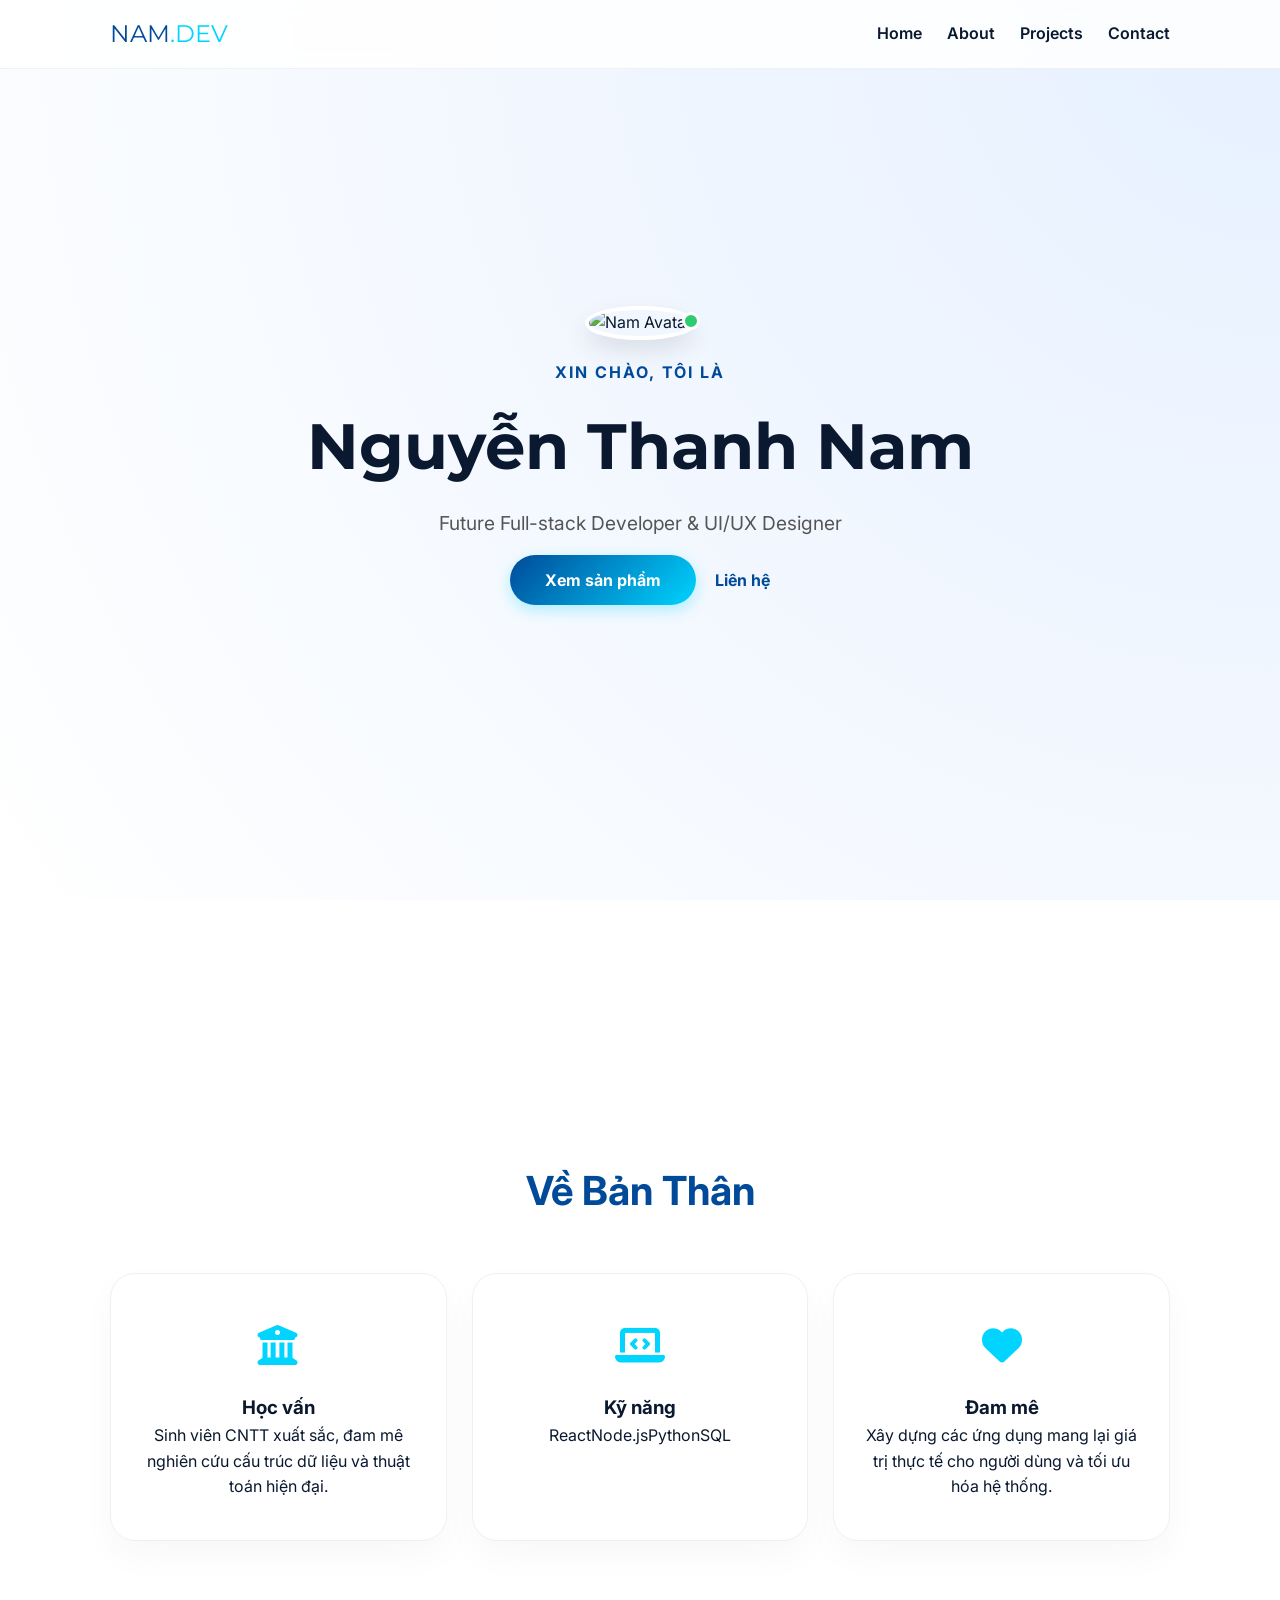
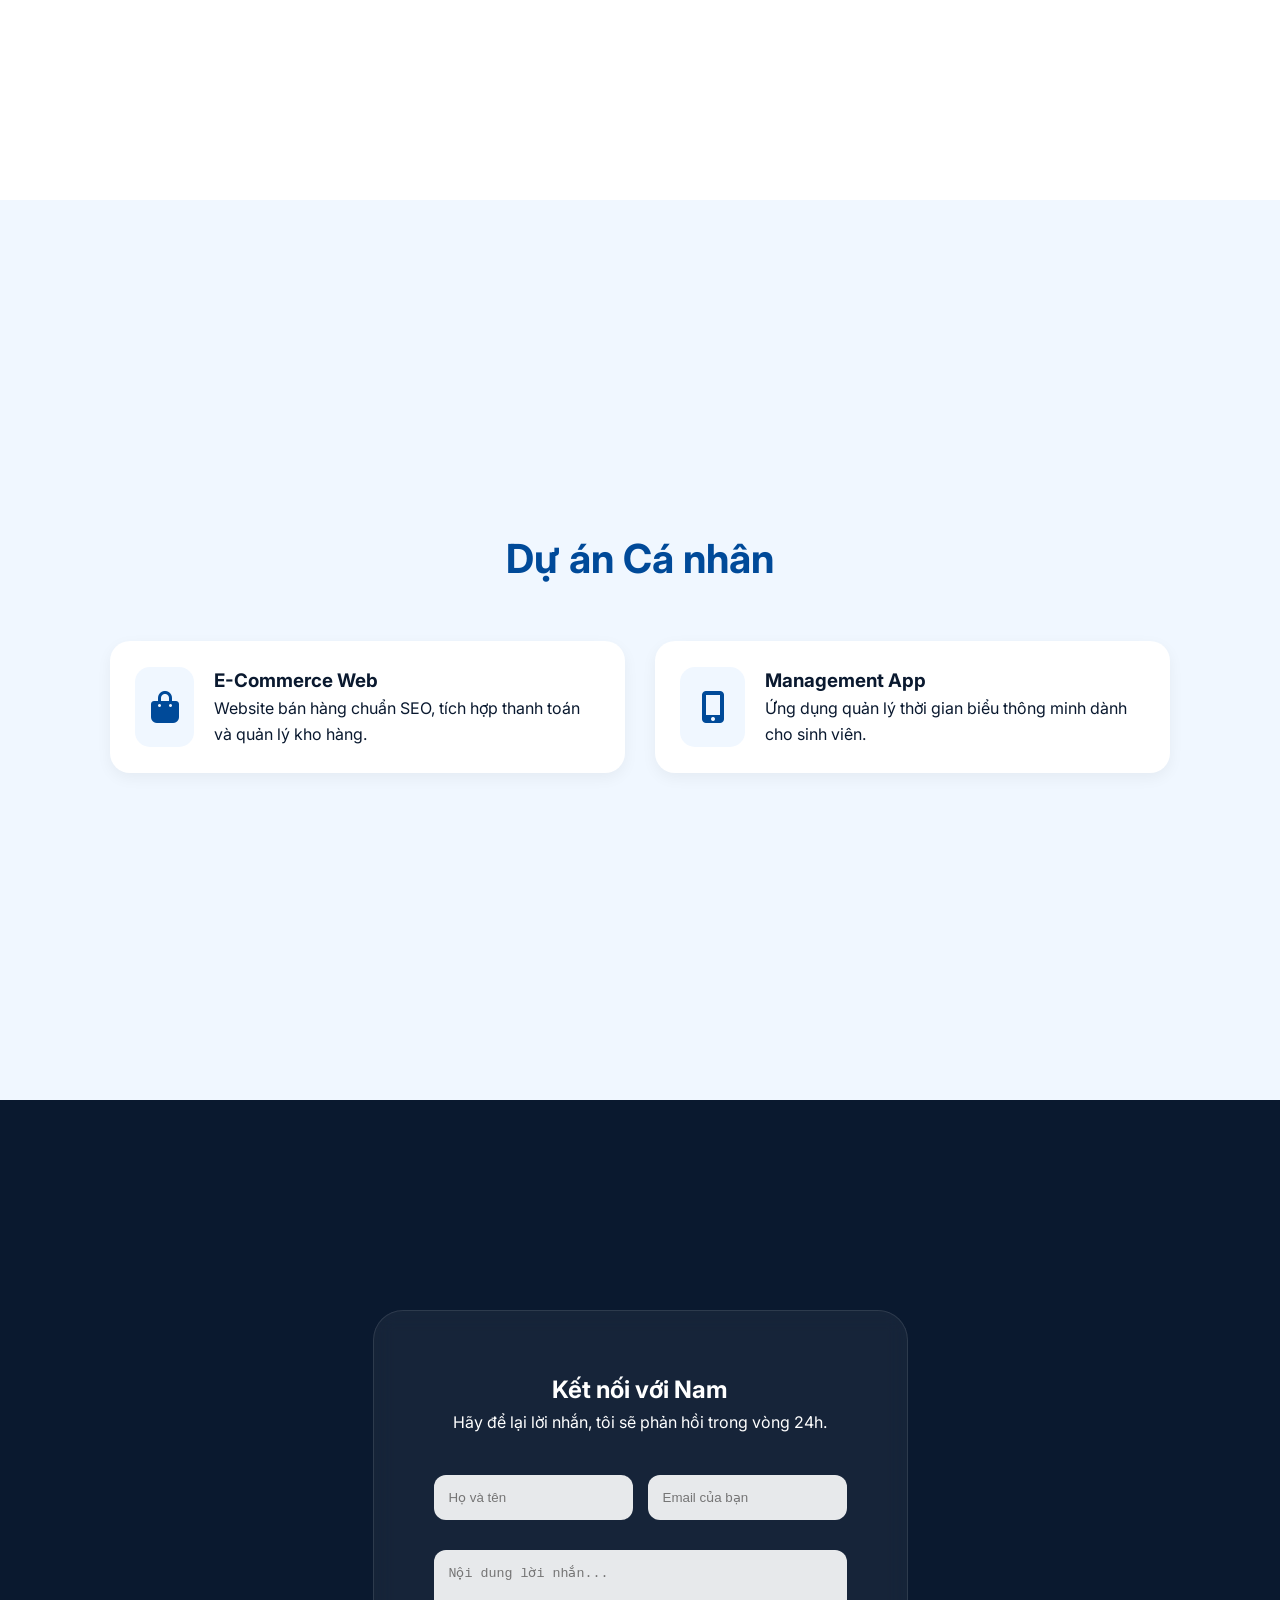
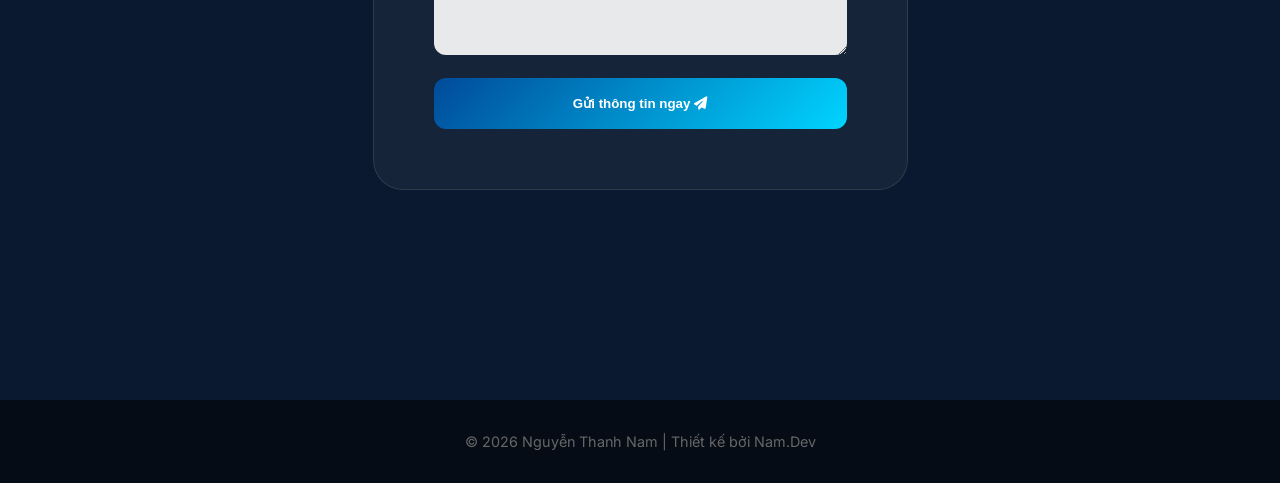
==== index.html @ 3694299e "Update index.html" ====
<!DOCTYPE html>
<html lang="vi">
<head>
    <meta charset="UTF-8">
    <meta name="viewport" content="width=device-width, initial-scale=1.0">
    <title>Nguyễn Thanh Nam | IT Expert Portfolio</title>
    <link href="https://fonts.googleapis.com/css2?family=Inter:wght@400;600;800&family=Montserrat:wght@700&display=swap" rel="stylesheet">
    <link rel="stylesheet" href="https://cdnjs.cloudflare.com/ajax/libs/font-awesome/6.4.0/css/all.min.css">
    <link rel="stylesheet" href="style.css">
</head>
<body>

    <header>
        <nav class="container">
            <div class="logo">NAM<span>.DEV</span></div>
            <ul class="nav-links">
                <li><a href="#home">Home</a></li>
                <li><a href="#about">About</a></li>
                <li><a href="#projects">Projects</a></li>
                <li><a href="#contact">Contact</a></li>
            </ul>
        </nav>
    </header>

    <section id="home" class="page-section">
        <div class="container hero-inner">
            <div class="avatar-box">
                <img src="https://i.pravatar.cc/150?u=nam" alt="Nam Avatar">
                <div class="status-dot"></div>
            </div>
            <span class="welcome-text">Xin chào, tôi là</span>
            <h1>Nguyễn Thanh Nam</h1>
            <p class="role-text">Future Full-stack Developer & UI/UX Designer</p>
            <div class="hero-actions">
                <a href="#projects" class="btn-main">Xem sản phẩm</a>
                <a href="#contact" class="btn-sub">Liên hệ</a>
            </div>
        </div>
    </section>

    <section id="about" class="page-section">
        <div class="container">
            <h2 class="section-title">Về Bản Thân</h2>
            <div class="about-grid">
                <div class="glass-card">
                    <div class="card-icon"><i class="fas fa-university"></i></div>
                    <h3>Học vấn</h3>
                    <p>Sinh viên CNTT xuất sắc, đam mê nghiên cứu cấu trúc dữ liệu và thuật toán hiện đại.</p>
                </div>
                <div class="glass-card">
                    <div class="card-icon"><i class="fas fa-laptop-code"></i></div>
                    <h3>Kỹ năng</h3>
                    <div class="skill-tags">
                        <span>React</span><span>Node.js</span><span>Python</span><span>SQL</span>
                    </div>
                </div>
                <div class="glass-card">
                    <div class="card-icon"><i class="fas fa-heart"></i></div>
                    <h3>Đam mê</h3>
                    <p>Xây dựng các ứng dụng mang lại giá trị thực tế cho người dùng và tối ưu hóa hệ thống.</p>
                </div>
            </div>
        </div>
    </section>

    <section id="projects" class="page-section">
        <div class="container">
            <h2 class="section-title">Dự án Cá nhân</h2>
            <div class="project-layout">
                <div class="project-card">
                    <div class="p-thumb">
                        <i class="fas fa-shopping-bag"></i>
                    </div>
                    <div class="p-desc">
                        <h3>E-Commerce Web</h3>
                        <p>Website bán hàng chuẩn SEO, tích hợp thanh toán và quản lý kho hàng.</p>
                    </div>
                </div>
                <div class="project-card">
                    <div class="p-thumb">
                        <i class="fas fa-mobile-alt"></i>
                    </div>
                    <div class="p-desc">
                        <h3>Management App</h3>
                        <p>Ứng dụng quản lý thời gian biểu thông minh dành cho sinh viên.</p>
                    </div>
                </div>
            </div>
        </div>
    </section>

    <section id="contact" class="page-section">
        <div class="container">
            <div class="contact-card">
                <div class="contact-header">
                    <h2>Kết nối với Nam</h2>
                    <p>Hãy để lại lời nhắn, tôi sẽ phản hồi trong vòng 24h.</p>
                </div>
                <form class="contact-form">
                    <div class="form-group">
                        <input type="text" placeholder="Họ và tên" required>
                        <input type="email" placeholder="Email của bạn" required>
                    </div>
                    <textarea placeholder="Nội dung lời nhắn..." rows="5"></textarea>
                    <button type="submit" class="submit-btn">Gửi thông tin ngay <i class="fas fa-paper-plane"></i></button>
                </form>
            </div>
        </div>
    </section>

    <footer>
        <p>© 2026 Nguyễn Thanh Nam | Thiết kế bởi Nam.Dev</p>
    </footer>

</body>
</html>
---- style.css ----
/* --- BIẾN MÀU SẮC (CỰC ĐẸP) --- */
:root {
    --primary: #004a99;
    --secondary: #00d4ff;
    --dark: #0a192f;
    --light: #f0f7ff;
    --white: #ffffff;
    --gradient: linear-gradient(135deg, #004a99 0%, #00d4ff 100%);
}

/* --- TỔNG QUAN --- */
* { margin: 0; padding: 0; box-sizing: border-box; }
html { scroll-behavior: smooth; }
body { font-family: 'Inter', sans-serif; color: var(--dark); line-height: 1.6; }

.container { max-width: 1100px; margin: 0 auto; padding: 0 20px; }

/* --- HEADER --- */
header {
    background: rgba(255, 255, 255, 0.85);
    backdrop-filter: blur(10px);
    position: fixed; width: 100%; top: 0; z-index: 1000;
    padding: 15px 0; border-bottom: 1px solid rgba(0,0,0,0.05);
}
nav { display: flex; justify-content: space-between; align-items: center; }
.logo { font-family: 'Montserrat'; font-size: 1.5rem; color: var(--primary); }
.logo span { color: var(--secondary); }
.nav-links { display: flex; list-style: none; }
.nav-links a { text-decoration: none; color: var(--dark); font-weight: 600; margin-left: 25px; transition: 0.3s; }
.nav-links a:hover { color: var(--secondary); }

/* --- CẤU TRÚC PHÂN VÙNG 1-TRANG-1-PHẦN --- */
.page-section {
    height: 100vh; /* Đúng 1 trang màn hình */
    display: flex;
    align-items: center;
    justify-content: center;
    overflow: hidden;
}

#home { background: radial-gradient(circle at top right, #e6f0ff, #ffffff); }
#about { background-color: var(--white); }
#projects { background-color: var(--light); }
#contact { background: var(--dark); color: white; }

/* --- HOME (HERO) --- */
.hero-inner { text-align: center; }
.avatar-box { position: relative; width: 140px; margin: 0 auto 20px; }
.avatar-box img { width: 140px; height: 140px; border-radius: 50%; border: 4px solid var(--white); box-shadow: 0 10px 25px rgba(0,0,0,0.1); }
.status-dot { position: absolute; bottom: 10px; right: 10px; width: 18px; height: 18px; background: #2ecc71; border: 3px solid white; border-radius: 50%; }
.welcome-text { color: var(--primary); font-weight: 700; text-transform: uppercase; letter-spacing: 2px; }
h1 { font-size: 4rem; margin: 10px 0; font-family: 'Montserrat'; color: var(--dark); }
.role-text { font-size: 1.2rem; color: #555; margin-bottom: 30px; }
.btn-main { background: var(--gradient); color: white; padding: 15px 35px; border-radius: 50px; text-decoration: none; font-weight: 700; margin-right: 15px; box-shadow: 0 5px 15px rgba(0,212,255,0.3); }
.btn-sub { color: var(--primary); text-decoration: none; font-weight: 700; }

/* --- ABOUT CARDS --- */
.section-title { font-size: 2.5rem; text-align: center; margin-bottom: 50px; color: var(--primary); }
.about-grid { display: grid; grid-template-columns: repeat(3, 1fr); gap: 25px; }
.glass-card { background: var(--white); padding: 40px 25px; border-radius: 25px; text-align: center; border: 1px solid #f0f0f0; box-shadow: 0 15px 35px rgba(0,0,0,0.03); transition: 0.3s; }
.glass-card:hover { transform: translateY(-10px); border-color: var(--secondary); }
.card-icon { font-size: 2.5rem; color: var(--secondary); margin-bottom: 15px; }

/* --- PROJECTS --- */
.project-layout { display: grid; grid-template-columns: 1fr 1fr; gap: 30px; }
.project-card { background: white; display: flex; align-items: center; padding: 25px; border-radius: 20px; box-shadow: 0 5px 15px rgba(0,0,0,0.05); }
.p-thumb { width: 80px; height: 80px; background: var(--light); border-radius: 15px; display: flex; align-items: center; justify-content: center; font-size: 2rem; color: var(--primary); margin-right: 20px; }

/* --- CONTACT CARD --- */
.contact-card { background: rgba(255, 255, 255, 0.05); padding: 60px; border-radius: 30px; backdrop-filter: blur(10px); border: 1px solid rgba(255,255,255,0.1); width: 100%; max-width: 800px; }
.contact-header { text-align: center; margin-bottom: 40px; }
.form-group { display: flex; gap: 15px; margin-bottom: 15px; }
input, textarea { width: 100%; padding: 15px; border-radius: 12px; border: none; background: rgba(255,255,255,0.9); margin-bottom: 15px; }
.submit-btn { background: var(--gradient); color: white; border: none; padding: 18px; border-radius: 12px; width: 100%; font-weight: 800; cursor: pointer; transition: 0.3s; }
.submit-btn:hover { opacity: 0.9; transform: scale(0.98); }

footer { padding: 30px; background: #050c16; color: #666; text-align: center; font-size: 0.9rem; }

/* MOBILE */
@media (max-width: 768px) {
    .about-grid, .project-layout, .form-group { grid-template-columns: 1fr; flex-direction: column; }
    h1 { font-size: 2.5rem; }
    .page-section { height: auto; padding: 100px 0; }
}
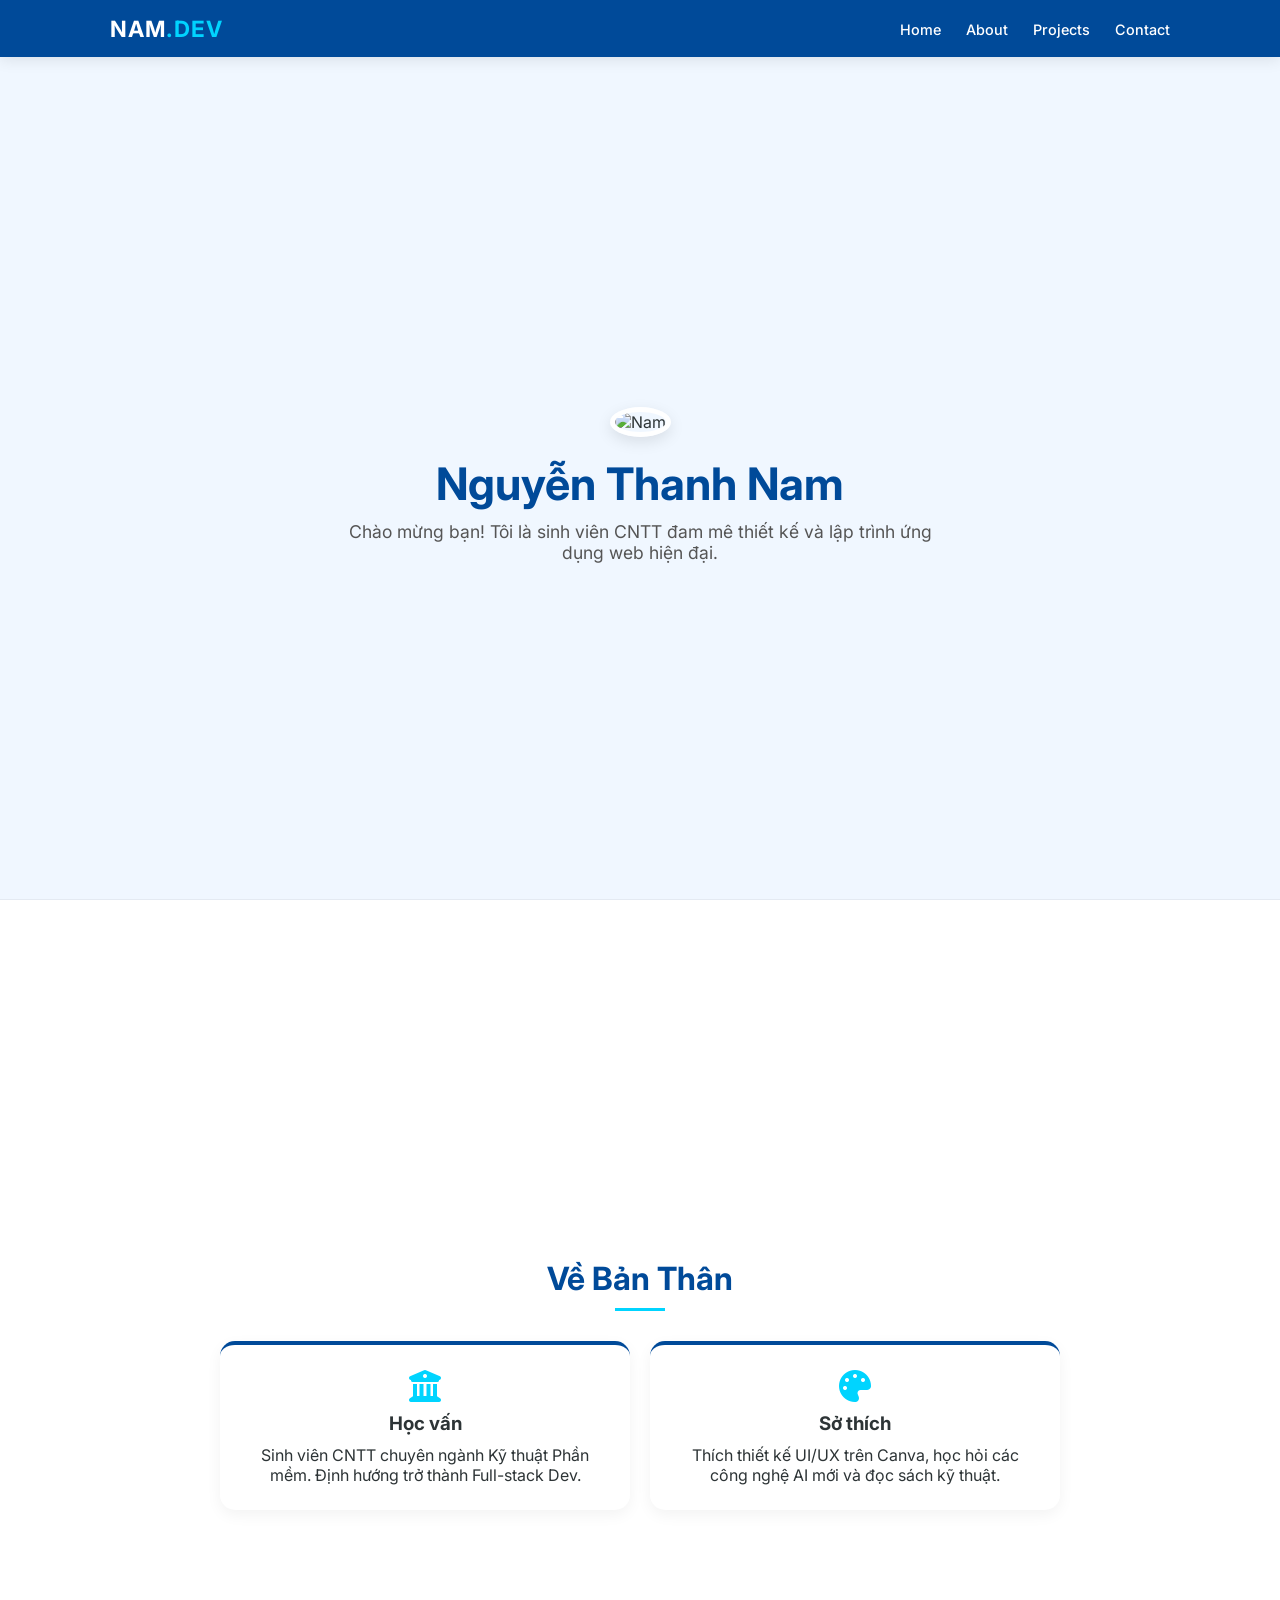
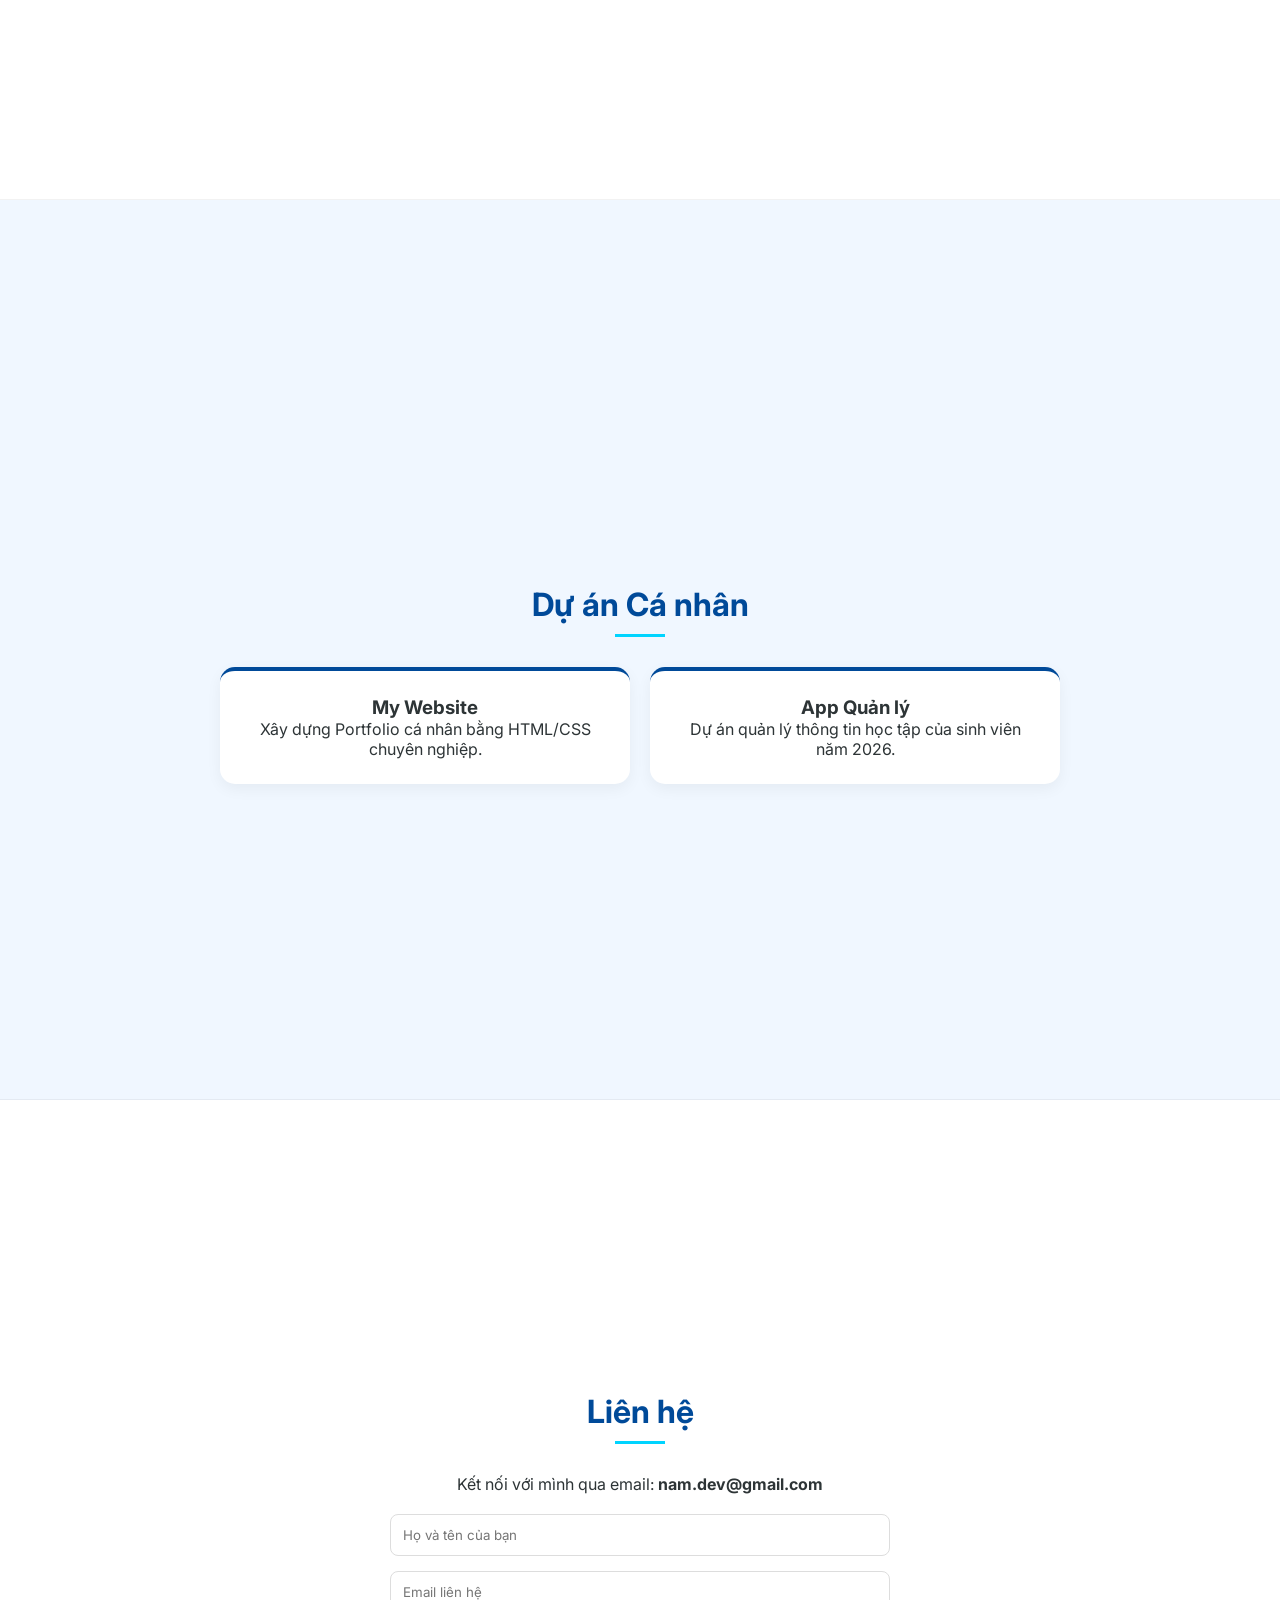
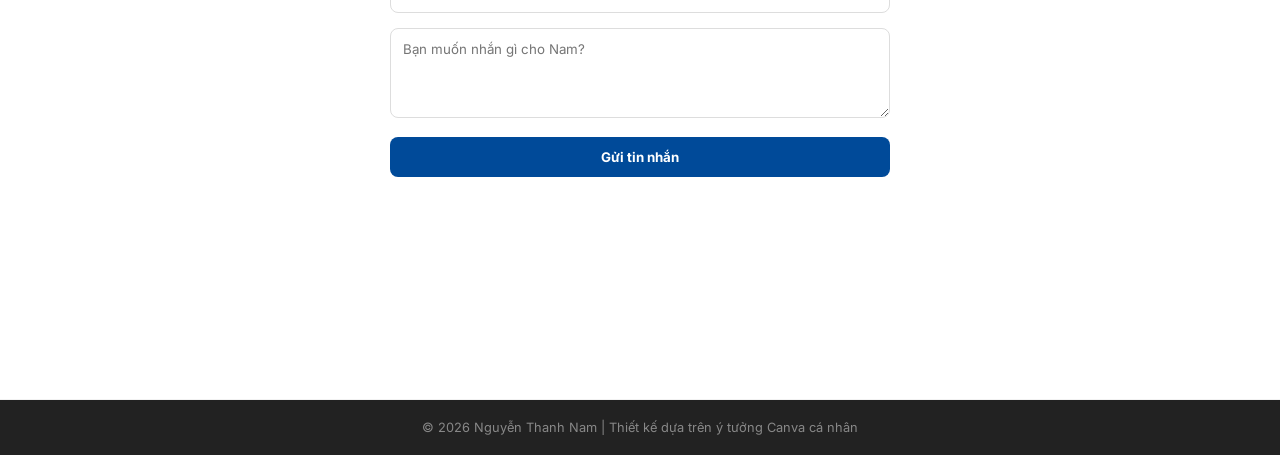
==== commit 0b35dfbf: "Update index.html" ====
--- a/index.html
+++ b/index.html
@@ -3,15 +3,104 @@
 <head>
     <meta charset="UTF-8">
     <meta name="viewport" content="width=device-width, initial-scale=1.0">
-    <title>Nguyễn Thanh Nam | IT Expert Portfolio</title>
-    <link href="https://fonts.googleapis.com/css2?family=Inter:wght@400;600;800&family=Montserrat:wght@700&display=swap" rel="stylesheet">
+    <title>Nguyễn Thanh Nam | Portfolio</title>
+    <link href="https://fonts.googleapis.com/css2?family=Inter:wght@400;700&display=swap" rel="stylesheet">
     <link rel="stylesheet" href="https://cdnjs.cloudflare.com/ajax/libs/font-awesome/6.4.0/css/all.min.css">
-    <link rel="stylesheet" href="style.css">
+    
+    <style>
+        /* --- PHẦN CSS (LINH HỒN CỦA GIAO DIỆN) --- */
+        :root {
+            --primary: #004a99;
+            --secondary: #00d4ff;
+            --bg-light: #f0f7ff;
+            --white: #ffffff;
+            --text: #2d3436;
+        }
+
+        * { margin: 0; padding: 0; box-sizing: border-box; font-family: 'Inter', sans-serif; }
+        html { scroll-behavior: smooth; } /* Cuộn mượt khi bấm menu */
+
+        body { color: var(--text); overflow-x: hidden; }
+
+        /* HEADER CỐ ĐỊNH */
+        header {
+            background: var(--primary);
+            position: fixed; width: 100%; top: 0; z-index: 1000;
+            padding: 15px 0; box-shadow: 0 2px 15px rgba(0,0,0,0.1);
+        }
+        nav {
+            max-width: 1100px; margin: 0 auto; padding: 0 20px;
+            display: flex; justify-content: space-between; align-items: center;
+        }
+        .logo { color: white; font-weight: bold; font-size: 1.4rem; letter-spacing: 1px; }
+        .logo span { color: var(--secondary); }
+        .nav-links { display: flex; list-style: none; }
+        .nav-links li { margin-left: 25px; }
+        .nav-links a { color: white; text-decoration: none; font-weight: 500; font-size: 0.9rem; transition: 0.3s; }
+        .nav-links a:hover { color: var(--secondary); }
+
+        /* --- QUAN TRỌNG: PHÂN VÙNG MỖI PHẦN 1 TRANG (KHÔNG DÍNH NHAU) --- */
+        section {
+            height: 100vh; /* Ép mỗi vùng cao đúng 1 màn hình */
+            width: 100%;
+            display: flex;
+            align-items: center;
+            justify-content: center;
+            padding-top: 70px; /* Trừ hao phần header che */
+            border-bottom: 1px solid rgba(0,0,0,0.05);
+        }
+
+        /* Màu nền riêng biệt để phân vùng rõ rệt */
+        #home { background: var(--bg-light); }
+        #about { background: var(--white); }
+        #projects { background: var(--bg-light); }
+        #contact { background: var(--white); }
+
+        /* KHUNG NỘI DUNG (GIỐNG CANVA) */
+        .container {
+            max-width: 900px; width: 100%; padding: 0 30px; text-align: center;
+        }
+
+        /* ẢNH ĐẠI DIỆN NHỎ (THEO Ý BẠN) */
+        .avatar-small {
+            width: 130px; height: 130px; border-radius: 50%;
+            border: 5px solid var(--white); box-shadow: 0 5px 15px rgba(0,0,0,0.1);
+            margin-bottom: 20px; object-fit: cover;
+        }
+
+        h1 { font-size: 2.8rem; color: var(--primary); margin-bottom: 10px; }
+        h2 { font-size: 2rem; color: var(--primary); margin-bottom: 30px; position: relative; }
+        h2::after { content: ''; display: block; width: 50px; height: 3px; background: var(--secondary); margin: 10px auto; }
+
+        .desc { font-size: 1.1rem; color: #555; max-width: 600px; margin: 0 auto; }
+
+        /* GRID DỰ ÁN */
+        .grid { display: grid; grid-template-columns: repeat(auto-fit, minmax(250px, 1fr)); gap: 20px; margin-top: 20px; }
+        .card { background: white; padding: 25px; border-radius: 15px; box-shadow: 0 5px 15px rgba(0,0,0,0.05); border-top: 4px solid var(--primary); }
+
+        /* FORM LIÊN HỆ */
+        .contact-form { max-width: 500px; margin: 0 auto; text-align: left; }
+        .contact-form input, .contact-form textarea {
+            width: 100%; padding: 12px; margin-bottom: 15px; border-radius: 8px; border: 1px solid #ddd; outline: none;
+        }
+        .contact-form button {
+            background: var(--primary); color: white; border: none; padding: 12px 30px; border-radius: 8px; cursor: pointer; font-weight: bold; width: 100%; transition: 0.3s;
+        }
+        .contact-form button:hover { background: var(--secondary); color: var(--primary); }
+
+        footer { background: #222; color: #888; text-align: center; padding: 20px; font-size: 0.8rem; }
+
+        /* Responsive Mobile */
+        @media (max-width: 768px) {
+            h1 { font-size: 2rem; }
+            section { height: auto; min-height: 100vh; padding: 100px 20px; }
+        }
+    </style>
 </head>
 <body>
 
     <header>
-        <nav class="container">
+        <nav>
             <div class="logo">NAM<span>.DEV</span></div>
             <ul class="nav-links">
                 <li><a href="#home">Home</a></li>
@@ -22,94 +111,65 @@
         </nav>
     </header>
 
-    <section id="home" class="page-section">
-        <div class="container hero-inner">
-            <div class="avatar-box">
-                <img src="https://i.pravatar.cc/150?u=nam" alt="Nam Avatar">
-                <div class="status-dot"></div>
-            </div>
-            <span class="welcome-text">Xin chào, tôi là</span>
+    <section id="home">
+        <div class="container">
+            <img src="https://i.pravatar.cc/150?u=nam" alt="Nam" class="avatar-small">
             <h1>Nguyễn Thanh Nam</h1>
-            <p class="role-text">Future Full-stack Developer & UI/UX Designer</p>
-            <div class="hero-actions">
-                <a href="#projects" class="btn-main">Xem sản phẩm</a>
-                <a href="#contact" class="btn-sub">Liên hệ</a>
-            </div>
+            <p class="desc">Chào mừng bạn! Tôi là sinh viên CNTT đam mê thiết kế và lập trình ứng dụng web hiện đại.</p>
         </div>
     </section>
 
-    <section id="about" class="page-section">
+    <section id="about">
         <div class="container">
-            <h2 class="section-title">Về Bản Thân</h2>
-            <div class="about-grid">
-                <div class="glass-card">
-                    <div class="card-icon"><i class="fas fa-university"></i></div>
-                    <h3>Học vấn</h3>
-                    <p>Sinh viên CNTT xuất sắc, đam mê nghiên cứu cấu trúc dữ liệu và thuật toán hiện đại.</p>
+            <h2>Về Bản Thân</h2>
+            <div class="grid">
+                <div class="card">
+                    <i class="fas fa-university" style="color: var(--secondary); font-size: 2rem;"></i>
+                    <h3 style="margin: 10px 0;">Học vấn</h3>
+                    <p>Sinh viên CNTT chuyên ngành Kỹ thuật Phần mềm. Định hướng trở thành Full-stack Dev.</p>
                 </div>
-                <div class="glass-card">
-                    <div class="card-icon"><i class="fas fa-laptop-code"></i></div>
-                    <h3>Kỹ năng</h3>
-                    <div class="skill-tags">
-                        <span>React</span><span>Node.js</span><span>Python</span><span>SQL</span>
-                    </div>
-                </div>
-                <div class="glass-card">
-                    <div class="card-icon"><i class="fas fa-heart"></i></div>
-                    <h3>Đam mê</h3>
-                    <p>Xây dựng các ứng dụng mang lại giá trị thực tế cho người dùng và tối ưu hóa hệ thống.</p>
+                <div class="card">
+                    <i class="fas fa-palette" style="color: var(--secondary); font-size: 2rem;"></i>
+                    <h3 style="margin: 10px 0;">Sở thích</h3>
+                    <p>Thích thiết kế UI/UX trên Canva, học hỏi các công nghệ AI mới và đọc sách kỹ thuật.</p>
                 </div>
             </div>
         </div>
     </section>
 
-    <section id="projects" class="page-section">
+    <section id="projects">
         <div class="container">
-            <h2 class="section-title">Dự án Cá nhân</h2>
-            <div class="project-layout">
-                <div class="project-card">
-                    <div class="p-thumb">
-                        <i class="fas fa-shopping-bag"></i>
-                    </div>
-                    <div class="p-desc">
-                        <h3>E-Commerce Web</h3>
-                        <p>Website bán hàng chuẩn SEO, tích hợp thanh toán và quản lý kho hàng.</p>
-                    </div>
+            <h2>Dự án Cá nhân</h2>
+            <div class="grid">
+                <div class="card">
+                    <h3>My Website</h3>
+                    <p>Xây dựng Portfolio cá nhân bằng HTML/CSS chuyên nghiệp.</p>
                 </div>
-                <div class="project-card">
-                    <div class="p-thumb">
-                        <i class="fas fa-mobile-alt"></i>
-                    </div>
-                    <div class="p-desc">
-                        <h3>Management App</h3>
-                        <p>Ứng dụng quản lý thời gian biểu thông minh dành cho sinh viên.</p>
-                    </div>
+                <div class="card">
+                    <h3>App Quản lý</h3>
+                    <p>Dự án quản lý thông tin học tập của sinh viên năm 2026.</p>
                 </div>
             </div>
         </div>
     </section>
 
-    <section id="contact" class="page-section">
+    <section id="contact">
         <div class="container">
-            <div class="contact-card">
-                <div class="contact-header">
-                    <h2>Kết nối với Nam</h2>
-                    <p>Hãy để lại lời nhắn, tôi sẽ phản hồi trong vòng 24h.</p>
-                </div>
-                <form class="contact-form">
-                    <div class="form-group">
-                        <input type="text" placeholder="Họ và tên" required>
-                        <input type="email" placeholder="Email của bạn" required>
-                    </div>
-                    <textarea placeholder="Nội dung lời nhắn..." rows="5"></textarea>
-                    <button type="submit" class="submit-btn">Gửi thông tin ngay <i class="fas fa-paper-plane"></i></button>
+            <h2>Liên hệ</h2>
+            <div class="contact-form">
+                <p style="text-align: center; margin-bottom: 20px;">Kết nối với mình qua email: <strong>nam.dev@gmail.com</strong></p>
+                <form>
+                    <input type="text" placeholder="Họ và tên của bạn" required>
+                    <input type="email" placeholder="Email liên hệ" required>
+                    <textarea rows="4" placeholder="Bạn muốn nhắn gì cho Nam?"></textarea>
+                    <button type="submit">Gửi tin nhắn</button>
                 </form>
             </div>
         </div>
     </section>
 
     <footer>
-        <p>© 2026 Nguyễn Thanh Nam | Thiết kế bởi Nam.Dev</p>
+        <p>© 2026 Nguyễn Thanh Nam | Thiết kế dựa trên ý tưởng Canva cá nhân</p>
     </footer>
 
 </body>
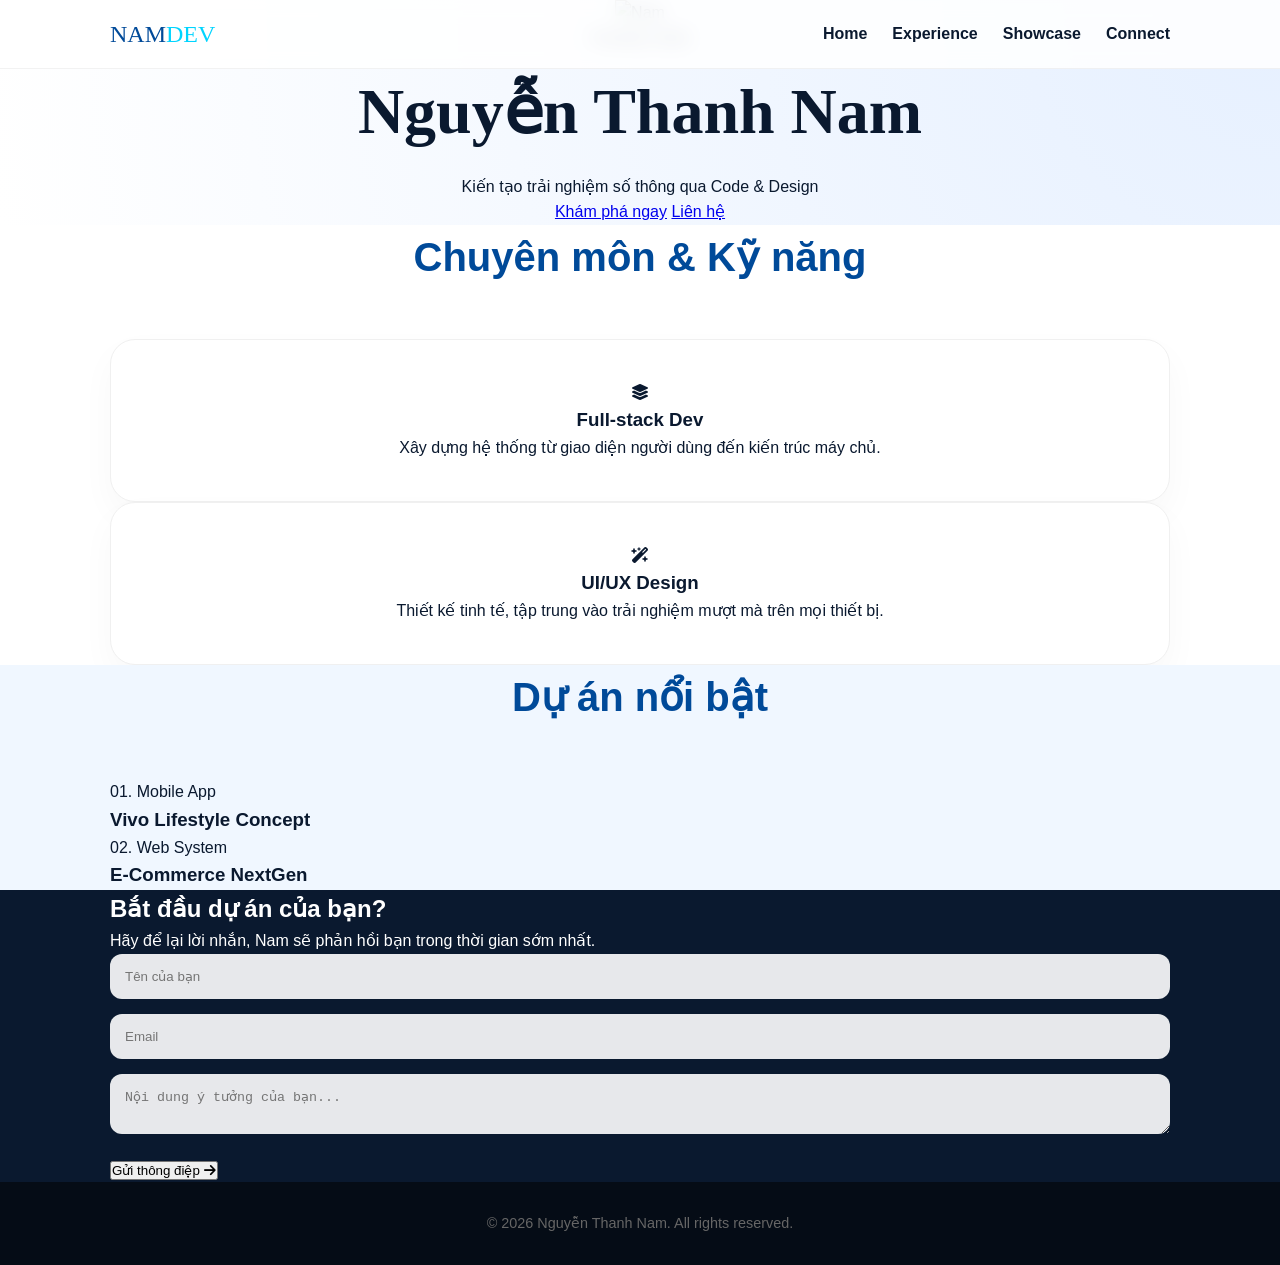
==== commit 39a8d271: "Update index.html" ====
--- a/index.html
+++ b/index.html
@@ -3,173 +3,101 @@
 <head>
     <meta charset="UTF-8">
     <meta name="viewport" content="width=device-width, initial-scale=1.0">
-    <title>Nguyễn Thanh Nam | Portfolio</title>
-    <link href="https://fonts.googleapis.com/css2?family=Inter:wght@400;700&display=swap" rel="stylesheet">
+    <title>Nguyễn Thanh Nam | Professional Portfolio</title>
+    <link href="https://fonts.googleapis.com/css2?family=Plus+Jakarta+Sans:wght@400;600;800&display=swap" rel="stylesheet">
     <link rel="stylesheet" href="https://cdnjs.cloudflare.com/ajax/libs/font-awesome/6.4.0/css/all.min.css">
-    
-    <style>
-        /* --- PHẦN CSS (LINH HỒN CỦA GIAO DIỆN) --- */
-        :root {
-            --primary: #004a99;
-            --secondary: #00d4ff;
-            --bg-light: #f0f7ff;
-            --white: #ffffff;
-            --text: #2d3436;
-        }
-
-        * { margin: 0; padding: 0; box-sizing: border-box; font-family: 'Inter', sans-serif; }
-        html { scroll-behavior: smooth; } /* Cuộn mượt khi bấm menu */
-
-        body { color: var(--text); overflow-x: hidden; }
-
-        /* HEADER CỐ ĐỊNH */
-        header {
-            background: var(--primary);
-            position: fixed; width: 100%; top: 0; z-index: 1000;
-            padding: 15px 0; box-shadow: 0 2px 15px rgba(0,0,0,0.1);
-        }
-        nav {
-            max-width: 1100px; margin: 0 auto; padding: 0 20px;
-            display: flex; justify-content: space-between; align-items: center;
-        }
-        .logo { color: white; font-weight: bold; font-size: 1.4rem; letter-spacing: 1px; }
-        .logo span { color: var(--secondary); }
-        .nav-links { display: flex; list-style: none; }
-        .nav-links li { margin-left: 25px; }
-        .nav-links a { color: white; text-decoration: none; font-weight: 500; font-size: 0.9rem; transition: 0.3s; }
-        .nav-links a:hover { color: var(--secondary); }
-
-        /* --- QUAN TRỌNG: PHÂN VÙNG MỖI PHẦN 1 TRANG (KHÔNG DÍNH NHAU) --- */
-        section {
-            height: 100vh; /* Ép mỗi vùng cao đúng 1 màn hình */
-            width: 100%;
-            display: flex;
-            align-items: center;
-            justify-content: center;
-            padding-top: 70px; /* Trừ hao phần header che */
-            border-bottom: 1px solid rgba(0,0,0,0.05);
-        }
-
-        /* Màu nền riêng biệt để phân vùng rõ rệt */
-        #home { background: var(--bg-light); }
-        #about { background: var(--white); }
-        #projects { background: var(--bg-light); }
-        #contact { background: var(--white); }
-
-        /* KHUNG NỘI DUNG (GIỐNG CANVA) */
-        .container {
-            max-width: 900px; width: 100%; padding: 0 30px; text-align: center;
-        }
-
-        /* ẢNH ĐẠI DIỆN NHỎ (THEO Ý BẠN) */
-        .avatar-small {
-            width: 130px; height: 130px; border-radius: 50%;
-            border: 5px solid var(--white); box-shadow: 0 5px 15px rgba(0,0,0,0.1);
-            margin-bottom: 20px; object-fit: cover;
-        }
-
-        h1 { font-size: 2.8rem; color: var(--primary); margin-bottom: 10px; }
-        h2 { font-size: 2rem; color: var(--primary); margin-bottom: 30px; position: relative; }
-        h2::after { content: ''; display: block; width: 50px; height: 3px; background: var(--secondary); margin: 10px auto; }
-
-        .desc { font-size: 1.1rem; color: #555; max-width: 600px; margin: 0 auto; }
-
-        /* GRID DỰ ÁN */
-        .grid { display: grid; grid-template-columns: repeat(auto-fit, minmax(250px, 1fr)); gap: 20px; margin-top: 20px; }
-        .card { background: white; padding: 25px; border-radius: 15px; box-shadow: 0 5px 15px rgba(0,0,0,0.05); border-top: 4px solid var(--primary); }
-
-        /* FORM LIÊN HỆ */
-        .contact-form { max-width: 500px; margin: 0 auto; text-align: left; }
-        .contact-form input, .contact-form textarea {
-            width: 100%; padding: 12px; margin-bottom: 15px; border-radius: 8px; border: 1px solid #ddd; outline: none;
-        }
-        .contact-form button {
-            background: var(--primary); color: white; border: none; padding: 12px 30px; border-radius: 8px; cursor: pointer; font-weight: bold; width: 100%; transition: 0.3s;
-        }
-        .contact-form button:hover { background: var(--secondary); color: var(--primary); }
-
-        footer { background: #222; color: #888; text-align: center; padding: 20px; font-size: 0.8rem; }
-
-        /* Responsive Mobile */
-        @media (max-width: 768px) {
-            h1 { font-size: 2rem; }
-            section { height: auto; min-height: 100vh; padding: 100px 20px; }
-        }
-    </style>
+    <link rel="stylesheet" href="style.css">
 </head>
 <body>
 
     <header>
-        <nav>
-            <div class="logo">NAM<span>.DEV</span></div>
+        <nav class="container">
+            <div class="logo">NAM<span>DEV</span></div>
             <ul class="nav-links">
                 <li><a href="#home">Home</a></li>
-                <li><a href="#about">About</a></li>
-                <li><a href="#projects">Projects</a></li>
-                <li><a href="#contact">Contact</a></li>
+                <li><a href="#about">Experience</a></li>
+                <li><a href="#projects">Showcase</a></li>
+                <li><a href="#contact">Connect</a></li>
             </ul>
         </nav>
     </header>
 
-    <section id="home">
-        <div class="container">
-            <img src="https://i.pravatar.cc/150?u=nam" alt="Nam" class="avatar-small">
-            <h1>Nguyễn Thanh Nam</h1>
-            <p class="desc">Chào mừng bạn! Tôi là sinh viên CNTT đam mê thiết kế và lập trình ứng dụng web hiện đại.</p>
-        </div>
-    </section>
-
-    <section id="about">
-        <div class="container">
-            <h2>Về Bản Thân</h2>
-            <div class="grid">
-                <div class="card">
-                    <i class="fas fa-university" style="color: var(--secondary); font-size: 2rem;"></i>
-                    <h3 style="margin: 10px 0;">Học vấn</h3>
-                    <p>Sinh viên CNTT chuyên ngành Kỹ thuật Phần mềm. Định hướng trở thành Full-stack Dev.</p>
+    <main>
+        <section id="home" class="page">
+            <div class="hero-bg-glow"></div>
+            <div class="container hero-inner">
+                <div class="avatar-wrapper">
+                    <img src="https://i.pravatar.cc/300?u=nam" alt="Nam">
+                    <div class="online-status"></div>
                 </div>
-                <div class="card">
-                    <i class="fas fa-palette" style="color: var(--secondary); font-size: 2rem;"></i>
-                    <h3 style="margin: 10px 0;">Sở thích</h3>
-                    <p>Thích thiết kế UI/UX trên Canva, học hỏi các công nghệ AI mới và đọc sách kỹ thuật.</p>
+                <span class="badge">Portfolio 2026</span>
+                <h1>Nguyễn Thanh Nam</h1>
+                <p class="headline">Kiến tạo trải nghiệm số thông qua Code & Design</p>
+                <div class="btn-group">
+                    <a href="#projects" class="btn-primary">Khám phá ngay</a>
+                    <a href="#contact" class="btn-secondary">Liên hệ</a>
                 </div>
             </div>
-        </div>
-    </section>
+        </section>
 
-    <section id="projects">
-        <div class="container">
-            <h2>Dự án Cá nhân</h2>
-            <div class="grid">
-                <div class="card">
-                    <h3>My Website</h3>
-                    <p>Xây dựng Portfolio cá nhân bằng HTML/CSS chuyên nghiệp.</p>
-                </div>
-                <div class="card">
-                    <h3>App Quản lý</h3>
-                    <p>Dự án quản lý thông tin học tập của sinh viên năm 2026.</p>
+        <section id="about" class="page">
+            <div class="container">
+                <h2 class="section-title">Chuyên môn & Kỹ năng</h2>
+                <div class="glass-grid">
+                    <div class="glass-card">
+                        <i class="fas fa-layer-group"></i>
+                        <h3>Full-stack Dev</h3>
+                        <p>Xây dựng hệ thống từ giao diện người dùng đến kiến trúc máy chủ.</p>
+                    </div>
+                    <div class="glass-card">
+                        <i class="fas fa-wand-magic-sparkles"></i>
+                        <h3>UI/UX Design</h3>
+                        <p>Thiết kế tinh tế, tập trung vào trải nghiệm mượt mà trên mọi thiết bị.</p>
+                    </div>
                 </div>
             </div>
-        </div>
-    </section>
+        </section>
 
-    <section id="contact">
-        <div class="container">
-            <h2>Liên hệ</h2>
-            <div class="contact-form">
-                <p style="text-align: center; margin-bottom: 20px;">Kết nối với mình qua email: <strong>nam.dev@gmail.com</strong></p>
-                <form>
-                    <input type="text" placeholder="Họ và tên của bạn" required>
-                    <input type="email" placeholder="Email liên hệ" required>
-                    <textarea rows="4" placeholder="Bạn muốn nhắn gì cho Nam?"></textarea>
-                    <button type="submit">Gửi tin nhắn</button>
-                </form>
+        <section id="projects" class="page">
+            <div class="container">
+                <h2 class="section-title">Dự án nổi bật</h2>
+                <div class="project-showcase">
+                    <div class="p-item">
+                        <div class="p-info">
+                            <span>01. Mobile App</span>
+                            <h3>Vivo Lifestyle Concept</h3>
+                        </div>
+                    </div>
+                    <div class="p-item">
+                        <div class="p-info">
+                            <span>02. Web System</span>
+                            <h3>E-Commerce NextGen</h3>
+                        </div>
+                    </div>
+                </div>
             </div>
-        </div>
-    </section>
+        </section>
+
+        <section id="contact" class="page">
+            <div class="container">
+                <div class="contact-card-modern">
+                    <h2>Bắt đầu dự án của bạn?</h2>
+                    <p>Hãy để lại lời nhắn, Nam sẽ phản hồi bạn trong thời gian sớm nhất.</p>
+                    <form class="modern-form">
+                        <div class="input-row">
+                            <input type="text" placeholder="Tên của bạn">
+                            <input type="email" placeholder="Email">
+                        </div>
+                        <textarea placeholder="Nội dung ý tưởng của bạn..."></textarea>
+                        <button type="submit">Gửi thông điệp <i class="fas fa-arrow-right"></i></button>
+                    </form>
+                </div>
+            </div>
+        </section>
+    </main>
 
     <footer>
-        <p>© 2026 Nguyễn Thanh Nam | Thiết kế dựa trên ý tưởng Canva cá nhân</p>
+        <p>© 2026 Nguyễn Thanh Nam. All rights reserved.</p>
     </footer>
 
 </body>
--- a/style.css
+++ b/style.css
@@ -0,0 +1,84 @@
+/* --- BIẾN MÀU SẮC (CỰC ĐẸP) --- */
+:root {
+    --primary: #004a99;
+    --secondary: #00d4ff;
+    --dark: #0a192f;
+    --light: #f0f7ff;
+    --white: #ffffff;
+    --gradient: linear-gradient(135deg, #004a99 0%, #00d4ff 100%);
+}
+
+/* --- TỔNG QUAN --- */
+* { margin: 0; padding: 0; box-sizing: border-box; }
+html { scroll-behavior: smooth; }
+body { font-family: 'Inter', sans-serif; color: var(--dark); line-height: 1.6; }
+
+.container { max-width: 1100px; margin: 0 auto; padding: 0 20px; }
+
+/* --- HEADER --- */
+header {
+    background: rgba(255, 255, 255, 0.85);
+    backdrop-filter: blur(10px);
+    position: fixed; width: 100%; top: 0; z-index: 1000;
+    padding: 15px 0; border-bottom: 1px solid rgba(0,0,0,0.05);
+}
+nav { display: flex; justify-content: space-between; align-items: center; }
+.logo { font-family: 'Montserrat'; font-size: 1.5rem; color: var(--primary); }
+.logo span { color: var(--secondary); }
+.nav-links { display: flex; list-style: none; }
+.nav-links a { text-decoration: none; color: var(--dark); font-weight: 600; margin-left: 25px; transition: 0.3s; }
+.nav-links a:hover { color: var(--secondary); }
+
+/* --- CẤU TRÚC PHÂN VÙNG 1-TRANG-1-PHẦN --- */
+.page-section {
+    height: 100vh; /* Đúng 1 trang màn hình */
+    display: flex;
+    align-items: center;
+    justify-content: center;
+    overflow: hidden;
+}
+
+#home { background: radial-gradient(circle at top right, #e6f0ff, #ffffff); }
+#about { background-color: var(--white); }
+#projects { background-color: var(--light); }
+#contact { background: var(--dark); color: white; }
+
+/* --- HOME (HERO) --- */
+.hero-inner { text-align: center; }
+.avatar-box { position: relative; width: 140px; margin: 0 auto 20px; }
+.avatar-box img { width: 140px; height: 140px; border-radius: 50%; border: 4px solid var(--white); box-shadow: 0 10px 25px rgba(0,0,0,0.1); }
+.status-dot { position: absolute; bottom: 10px; right: 10px; width: 18px; height: 18px; background: #2ecc71; border: 3px solid white; border-radius: 50%; }
+.welcome-text { color: var(--primary); font-weight: 700; text-transform: uppercase; letter-spacing: 2px; }
+h1 { font-size: 4rem; margin: 10px 0; font-family: 'Montserrat'; color: var(--dark); }
+.role-text { font-size: 1.2rem; color: #555; margin-bottom: 30px; }
+.btn-main { background: var(--gradient); color: white; padding: 15px 35px; border-radius: 50px; text-decoration: none; font-weight: 700; margin-right: 15px; box-shadow: 0 5px 15px rgba(0,212,255,0.3); }
+.btn-sub { color: var(--primary); text-decoration: none; font-weight: 700; }
+
+/* --- ABOUT CARDS --- */
+.section-title { font-size: 2.5rem; text-align: center; margin-bottom: 50px; color: var(--primary); }
+.about-grid { display: grid; grid-template-columns: repeat(3, 1fr); gap: 25px; }
+.glass-card { background: var(--white); padding: 40px 25px; border-radius: 25px; text-align: center; border: 1px solid #f0f0f0; box-shadow: 0 15px 35px rgba(0,0,0,0.03); transition: 0.3s; }
+.glass-card:hover { transform: translateY(-10px); border-color: var(--secondary); }
+.card-icon { font-size: 2.5rem; color: var(--secondary); margin-bottom: 15px; }
+
+/* --- PROJECTS --- */
+.project-layout { display: grid; grid-template-columns: 1fr 1fr; gap: 30px; }
+.project-card { background: white; display: flex; align-items: center; padding: 25px; border-radius: 20px; box-shadow: 0 5px 15px rgba(0,0,0,0.05); }
+.p-thumb { width: 80px; height: 80px; background: var(--light); border-radius: 15px; display: flex; align-items: center; justify-content: center; font-size: 2rem; color: var(--primary); margin-right: 20px; }
+
+/* --- CONTACT CARD --- */
+.contact-card { background: rgba(255, 255, 255, 0.05); padding: 60px; border-radius: 30px; backdrop-filter: blur(10px); border: 1px solid rgba(255,255,255,0.1); width: 100%; max-width: 800px; }
+.contact-header { text-align: center; margin-bottom: 40px; }
+.form-group { display: flex; gap: 15px; margin-bottom: 15px; }
+input, textarea { width: 100%; padding: 15px; border-radius: 12px; border: none; background: rgba(255,255,255,0.9); margin-bottom: 15px; }
+.submit-btn { background: var(--gradient); color: white; border: none; padding: 18px; border-radius: 12px; width: 100%; font-weight: 800; cursor: pointer; transition: 0.3s; }
+.submit-btn:hover { opacity: 0.9; transform: scale(0.98); }
+
+footer { padding: 30px; background: #050c16; color: #666; text-align: center; font-size: 0.9rem; }
+
+/* MOBILE */
+@media (max-width: 768px) {
+    .about-grid, .project-layout, .form-group { grid-template-columns: 1fr; flex-direction: column; }
+    h1 { font-size: 2.5rem; }
+    .page-section { height: auto; padding: 100px 0; }
+}
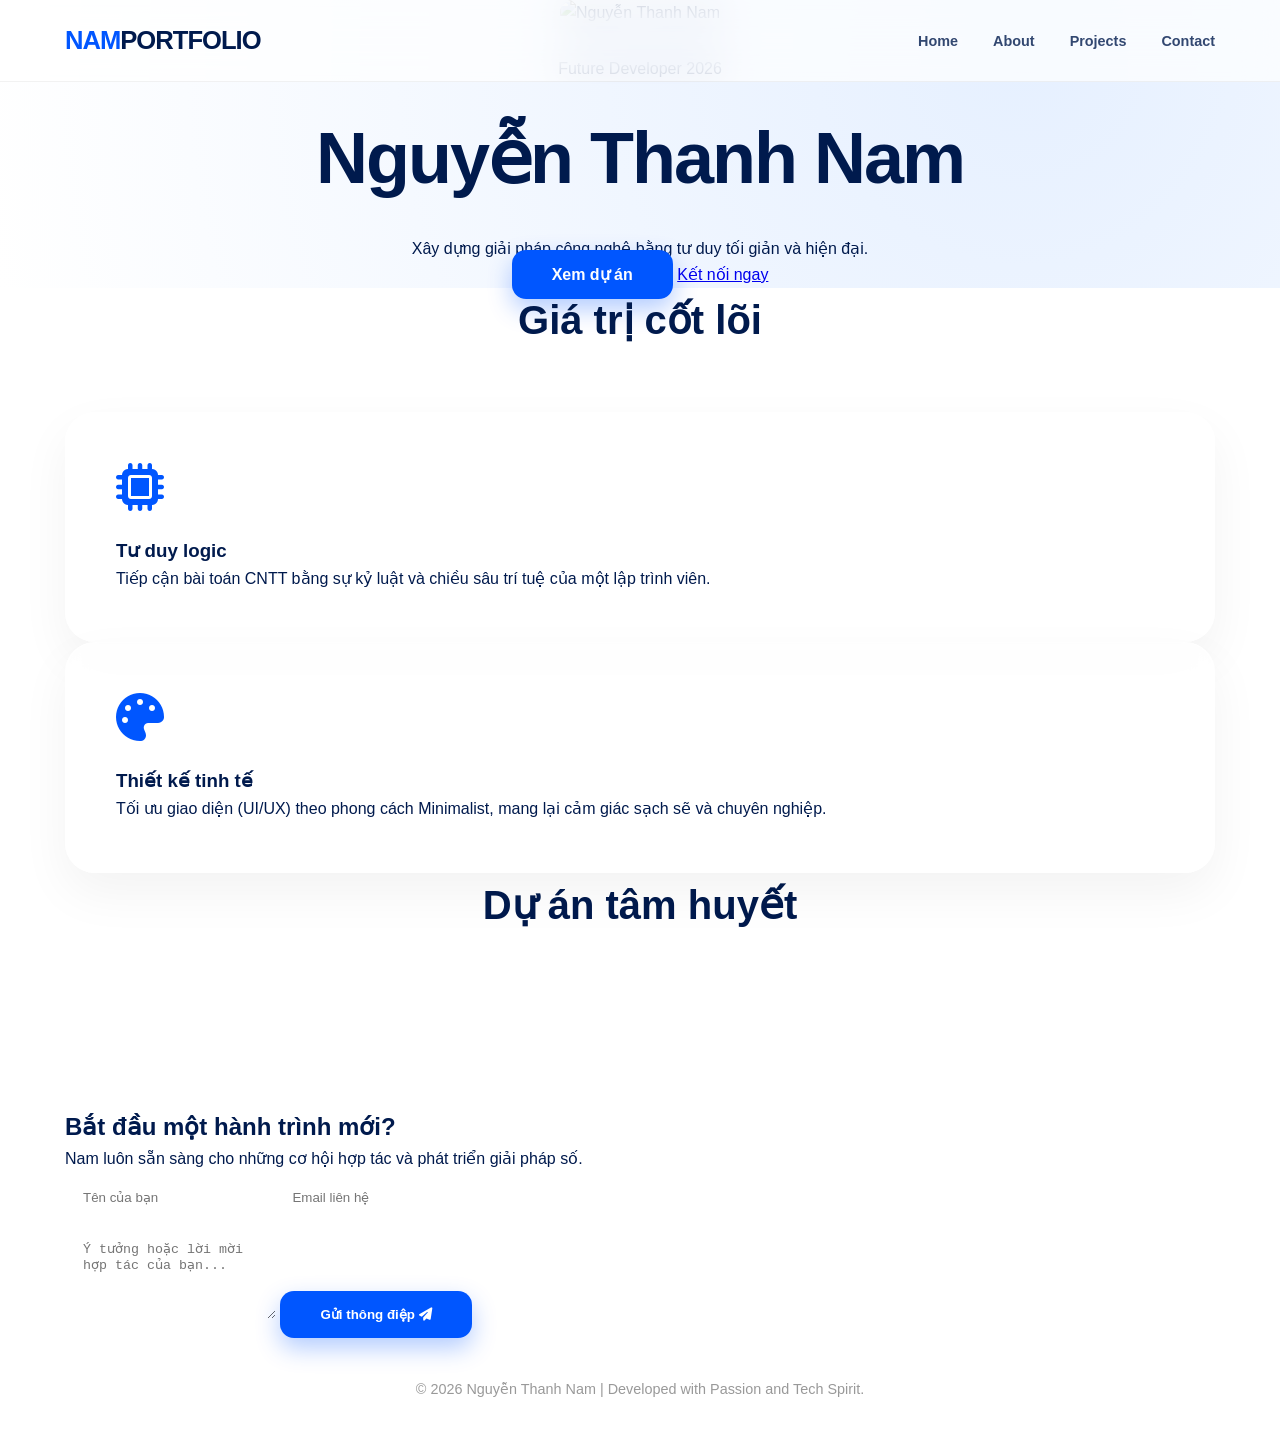
==== commit 7a547322: "Update index.html" ====
--- a/index.html
+++ b/index.html
@@ -3,7 +3,7 @@
 <head>
     <meta charset="UTF-8">
     <meta name="viewport" content="width=device-width, initial-scale=1.0">
-    <title>Nguyễn Thanh Nam | Professional Portfolio</title>
+    <title>Nguyễn Thanh Nam | Professional Portfolio 2026</title>
     <link href="https://fonts.googleapis.com/css2?family=Plus+Jakarta+Sans:wght@400;600;800&display=swap" rel="stylesheet">
     <link rel="stylesheet" href="https://cdnjs.cloudflare.com/ajax/libs/font-awesome/6.4.0/css/all.min.css">
     <link rel="stylesheet" href="style.css">
@@ -12,84 +12,85 @@
 
     <header>
         <nav class="container">
-            <div class="logo">NAM<span>DEV</span></div>
+            <div class="logo">NAM<span>PORTFOLIO</span></div>
             <ul class="nav-links">
                 <li><a href="#home">Home</a></li>
-                <li><a href="#about">Experience</a></li>
-                <li><a href="#projects">Showcase</a></li>
-                <li><a href="#contact">Connect</a></li>
+                <li><a href="#about">About</a></li>
+                <li><a href="#projects">Projects</a></li>
+                <li><a href="#contact">Contact</a></li>
             </ul>
         </nav>
     </header>
 
     <main>
-        <section id="home" class="page">
-            <div class="hero-bg-glow"></div>
+        <section id="home" class="full-page">
             <div class="container hero-inner">
                 <div class="avatar-wrapper">
-                    <img src="https://i.pravatar.cc/300?u=nam" alt="Nam">
-                    <div class="online-status"></div>
+                    <img src="https://img.freepik.com/free-photo/young-man-working-laptop-office_1303-22818.jpg" alt="Nguyễn Thanh Nam">
+                    <div class="status-dot"></div>
                 </div>
-                <span class="badge">Portfolio 2026</span>
+                <p class="tagline">Future Developer 2026</p>
                 <h1>Nguyễn Thanh Nam</h1>
-                <p class="headline">Kiến tạo trải nghiệm số thông qua Code & Design</p>
+                <p class="desc-text">Xây dựng giải pháp công nghệ bằng tư duy tối giản và hiện đại.</p>
                 <div class="btn-group">
-                    <a href="#projects" class="btn-primary">Khám phá ngay</a>
-                    <a href="#contact" class="btn-secondary">Liên hệ</a>
+                    <a href="#projects" class="btn-primary">Xem dự án</a>
+                    <a href="#contact" class="btn-outline">Kết nối ngay</a>
                 </div>
             </div>
         </section>
 
-        <section id="about" class="page">
+        <section id="about" class="full-page">
             <div class="container">
-                <h2 class="section-title">Chuyên môn & Kỹ năng</h2>
-                <div class="glass-grid">
+                <h2 class="section-title">Giá trị cốt lõi</h2>
+                <div class="grid-layout">
                     <div class="glass-card">
-                        <i class="fas fa-layer-group"></i>
-                        <h3>Full-stack Dev</h3>
-                        <p>Xây dựng hệ thống từ giao diện người dùng đến kiến trúc máy chủ.</p>
+                        <i class="fas fa-microchip"></i>
+                        <h3>Tư duy logic</h3>
+                        <p>Tiếp cận bài toán CNTT bằng sự kỷ luật và chiều sâu trí tuệ của một lập trình viên.</p>
                     </div>
                     <div class="glass-card">
-                        <i class="fas fa-wand-magic-sparkles"></i>
-                        <h3>UI/UX Design</h3>
-                        <p>Thiết kế tinh tế, tập trung vào trải nghiệm mượt mà trên mọi thiết bị.</p>
+                        <i class="fas fa-palette"></i>
+                        <h3>Thiết kế tinh tế</h3>
+                        <p>Tối ưu giao diện (UI/UX) theo phong cách Minimalist, mang lại cảm giác sạch sẽ và chuyên nghiệp.</p>
                     </div>
                 </div>
             </div>
         </section>
 
-        <section id="projects" class="page">
+        <section id="projects" class="full-page">
             <div class="container">
-                <h2 class="section-title">Dự án nổi bật</h2>
-                <div class="project-showcase">
-                    <div class="p-item">
+                <h2 class="section-title">Dự án tâm huyết</h2>
+                <div class="project-grid">
+                    <div class="p-card">
+                        <div class="p-img"></div>
                         <div class="p-info">
-                            <span>01. Mobile App</span>
-                            <h3>Vivo Lifestyle Concept</h3>
+                            <span>Web App</span>
+                            <h3>Hệ thống quản lý thông minh</h3>
                         </div>
                     </div>
-                    <div class="p-item">
+                    <div class="p-card">
+                        <div class="p-img"></div>
                         <div class="p-info">
-                            <span>02. Web System</span>
-                            <h3>E-Commerce NextGen</h3>
+                            <span>AI Integration</span>
+                            <h3>Trợ lý ảo hỗ trợ học tập</h3>
                         </div>
                     </div>
                 </div>
             </div>
         </section>
 
-        <section id="contact" class="page">
+        <section id="contact" class="full-page">
             <div class="container">
-                <div class="contact-card-modern">
-                    <h2>Bắt đầu dự án của bạn?</h2>
-                    <p>Hãy để lại lời nhắn, Nam sẽ phản hồi bạn trong thời gian sớm nhất.</p>
-                    <form class="modern-form">
-                        <div class="input-row">
-                            <input type="text" placeholder="Tên của bạn">
-                            <input type="email" placeholder="Email">
+                <div class="contact-card">
+                    <h2>Bắt đầu một hành trình mới?</h2>
+                    <p>Nam luôn sẵn sàng cho những cơ hội hợp tác và phát triển giải pháp số.</p>
+                    <form class="contact-form">
+                        <div class="input-group">
+                            <input type="text" placeholder="Tên của bạn" required>
+                            <input type="email" placeholder="Email liên hệ" required>
                         </div>
-                        <textarea placeholder="Nội dung ý tưởng của bạn..."></textarea>
-                        <button type="submit">Gửi thông điệp <i class="fas fa-arrow-right"></i></button>
+                        <textarea rows="4" placeholder="Ý tưởng hoặc lời mời hợp tác của bạn..."></textarea>
+                        <button type="submit" class="btn-primary">Gửi thông điệp <i class="fas fa-paper-plane"></i></button>
                     </form>
                 </div>
             </div>
@@ -97,7 +98,7 @@
     </main>
 
     <footer>
-        <p>© 2026 Nguyễn Thanh Nam. All rights reserved.</p>
+        <p>© 2026 Nguyễn Thanh Nam | Developed with Passion and Tech Spirit.</p>
     </footer>
 
 </body>
--- a/style.css
+++ b/style.css
@@ -1,84 +1,119 @@
-/* --- BIẾN MÀU SẮC (CỰC ĐẸP) --- */
 :root {
-    --primary: #004a99;
-    --secondary: #00d4ff;
-    --dark: #0a192f;
-    --light: #f0f7ff;
+    --vivo-blue: #0056ff; /* Xanh đặc trưng của Vivo */
+    --deep-blue: #001a4d;
+    --accent: #00d4ff;
     --white: #ffffff;
-    --gradient: linear-gradient(135deg, #004a99 0%, #00d4ff 100%);
+    --light-grey: #f5f7fa;
+    --glass: rgba(255, 255, 255, 0.8);
 }
 
-/* --- TỔNG QUAN --- */
 * { margin: 0; padding: 0; box-sizing: border-box; }
 html { scroll-behavior: smooth; }
-body { font-family: 'Inter', sans-serif; color: var(--dark); line-height: 1.6; }
+body { 
+    font-family: 'Plus Jakarta Sans', sans-serif; 
+    color: var(--deep-blue); 
+    background: var(--white);
+    line-height: 1.6;
+}
 
-.container { max-width: 1100px; margin: 0 auto; padding: 0 20px; }
+.container { max-width: 1200px; margin: 0 auto; padding: 0 25px; }
 
-/* --- HEADER --- */
+/* HEADER TRONG SUỐT */
 header {
-    background: rgba(255, 255, 255, 0.85);
-    backdrop-filter: blur(10px);
     position: fixed; width: 100%; top: 0; z-index: 1000;
-    padding: 15px 0; border-bottom: 1px solid rgba(0,0,0,0.05);
+    padding: 20px 0; background: rgba(255, 255, 255, 0.7);
+    backdrop-filter: blur(20px); border-bottom: 1px solid rgba(0,0,0,0.05);
 }
 nav { display: flex; justify-content: space-between; align-items: center; }
-.logo { font-family: 'Montserrat'; font-size: 1.5rem; color: var(--primary); }
-.logo span { color: var(--secondary); }
+.logo { font-weight: 800; font-size: 1.6rem; letter-spacing: -1px; color: var(--vivo-blue); }
+.logo span { color: var(--deep-blue); }
 .nav-links { display: flex; list-style: none; }
-.nav-links a { text-decoration: none; color: var(--dark); font-weight: 600; margin-left: 25px; transition: 0.3s; }
-.nav-links a:hover { color: var(--secondary); }
+.nav-links a { 
+    text-decoration: none; color: var(--deep-blue); 
+    font-weight: 600; font-size: 0.9rem; margin-left: 35px;
+    transition: 0.3s; opacity: 0.8;
+}
+.nav-links a:hover { color: var(--vivo-blue); opacity: 1; }
 
-/* --- CẤU TRÚC PHÂN VÙNG 1-TRANG-1-PHẦN --- */
-.page-section {
-    height: 100vh; /* Đúng 1 trang màn hình */
-    display: flex;
-    align-items: center;
-    justify-content: center;
-    overflow: hidden;
+/* FULL PAGE SECTIONS */
+.page {
+    height: 100vh; width: 100%;
+    display: flex; align-items: center; justify-content: center;
+    overflow: hidden; position: relative;
 }
 
-#home { background: radial-gradient(circle at top right, #e6f0ff, #ffffff); }
-#about { background-color: var(--white); }
-#projects { background-color: var(--light); }
-#contact { background: var(--dark); color: white; }
+/* HERO SECTION */
+#home { background: radial-gradient(circle at 80% 20%, #e6f0ff 0%, #ffffff 100%); }
+.hero-inner { text-align: center; z-index: 2; }
+.avatar-wrapper { position: relative; width: 160px; margin: 0 auto 30px; }
+.avatar-wrapper img { 
+    width: 100%; height: 160px; border-radius: 40px; /* Bo góc kiểu hiện đại */
+    object-fit: cover; box-shadow: 0 20px 40px rgba(0, 86, 255, 0.15);
+}
+.online-status {
+    position: absolute; bottom: -5px; right: -5px;
+    width: 20px; height: 20px; background: #00c853;
+    border: 4px solid white; border-radius: 50%;
+}
+.badge {
+    background: rgba(0, 86, 255, 0.1); color: var(--vivo-blue);
+    padding: 6px 16px; border-radius: 100px; font-weight: 700; font-size: 0.8rem;
+}
+h1 { font-size: 4.5rem; font-weight: 800; margin: 20px 0; color: var(--deep-blue); letter-spacing: -2px; }
+.headline { font-size: 1.4rem; color: #667085; margin-bottom: 40px; }
 
-/* --- HOME (HERO) --- */
-.hero-inner { text-align: center; }
-.avatar-box { position: relative; width: 140px; margin: 0 auto 20px; }
-.avatar-box img { width: 140px; height: 140px; border-radius: 50%; border: 4px solid var(--white); box-shadow: 0 10px 25px rgba(0,0,0,0.1); }
-.status-dot { position: absolute; bottom: 10px; right: 10px; width: 18px; height: 18px; background: #2ecc71; border: 3px solid white; border-radius: 50%; }
-.welcome-text { color: var(--primary); font-weight: 700; text-transform: uppercase; letter-spacing: 2px; }
-h1 { font-size: 4rem; margin: 10px 0; font-family: 'Montserrat'; color: var(--dark); }
-.role-text { font-size: 1.2rem; color: #555; margin-bottom: 30px; }
-.btn-main { background: var(--gradient); color: white; padding: 15px 35px; border-radius: 50px; text-decoration: none; font-weight: 700; margin-right: 15px; box-shadow: 0 5px 15px rgba(0,212,255,0.3); }
-.btn-sub { color: var(--primary); text-decoration: none; font-weight: 700; }
+.btn-primary {
+    background: var(--vivo-blue); color: white; padding: 16px 40px;
+    border-radius: 14px; text-decoration: none; font-weight: 700;
+    transition: 0.3s; box-shadow: 0 10px 25px rgba(0, 86, 255, 0.3);
+}
+.btn-primary:hover { transform: translateY(-5px); box-shadow: 0 15px 30px rgba(0, 86, 255, 0.4); }
+.btn-secondary { color: var(--vivo-blue); text-decoration: none; font-weight: 700; margin-left: 20px; }
 
-/* --- ABOUT CARDS --- */
-.section-title { font-size: 2.5rem; text-align: center; margin-bottom: 50px; color: var(--primary); }
-.about-grid { display: grid; grid-template-columns: repeat(3, 1fr); gap: 25px; }
-.glass-card { background: var(--white); padding: 40px 25px; border-radius: 25px; text-align: center; border: 1px solid #f0f0f0; box-shadow: 0 15px 35px rgba(0,0,0,0.03); transition: 0.3s; }
-.glass-card:hover { transform: translateY(-10px); border-color: var(--secondary); }
-.card-icon { font-size: 2.5rem; color: var(--secondary); margin-bottom: 15px; }
+/* ABOUT GLASS CARDS */
+.section-title { font-size: 2.5rem; margin-bottom: 60px; text-align: center; font-weight: 800; }
+.glass-grid { display: grid; grid-template-columns: 1fr 1fr; gap: 30px; width: 100%; }
+.glass-card {
+    background: var(--glass); padding: 50px; border-radius: 30px;
+    border: 1px solid rgba(255,255,255,0.4); backdrop-filter: blur(10px);
+    box-shadow: 0 20px 50px rgba(0,0,0,0.05); transition: 0.4s;
+}
+.glass-card:hover { transform: translateY(-10px); background: white; }
+.glass-card i { font-size: 3rem; color: var(--vivo-blue); margin-bottom: 25px; }
 
-/* --- PROJECTS --- */
-.project-layout { display: grid; grid-template-columns: 1fr 1fr; gap: 30px; }
-.project-card { background: white; display: flex; align-items: center; padding: 25px; border-radius: 20px; box-shadow: 0 5px 15px rgba(0,0,0,0.05); }
-.p-thumb { width: 80px; height: 80px; background: var(--light); border-radius: 15px; display: flex; align-items: center; justify-content: center; font-size: 2rem; color: var(--primary); margin-right: 20px; }
+/* PROJECT SHOWCASE */
+.project-showcase { display: grid; grid-template-columns: 1fr 1fr; gap: 20px; width: 100%; }
+.p-item {
+    height: 400px; background: var(--deep-blue); border-radius: 30px;
+    display: flex; align-items: flex-end; padding: 40px;
+    background-image: linear-gradient(to bottom, rgba(0,0,0,0), rgba(0,0,0,0.8));
+    cursor: pointer; transition: 0.5s;
+}
+.p-item:hover { transform: scale(0.98); }
+.p-info { color: white; }
+.p-info span { font-size: 0.8rem; opacity: 0.7; }
 
-/* --- CONTACT CARD --- */
-.contact-card { background: rgba(255, 255, 255, 0.05); padding: 60px; border-radius: 30px; backdrop-filter: blur(10px); border: 1px solid rgba(255,255,255,0.1); width: 100%; max-width: 800px; }
-.contact-header { text-align: center; margin-bottom: 40px; }
-.form-group { display: flex; gap: 15px; margin-bottom: 15px; }
-input, textarea { width: 100%; padding: 15px; border-radius: 12px; border: none; background: rgba(255,255,255,0.9); margin-bottom: 15px; }
-.submit-btn { background: var(--gradient); color: white; border: none; padding: 18px; border-radius: 12px; width: 100%; font-weight: 800; cursor: pointer; transition: 0.3s; }
-.submit-btn:hover { opacity: 0.9; transform: scale(0.98); }
+/* CONTACT CARD */
+.contact-card-modern {
+    background: var(--deep-blue); color: white; padding: 70px;
+    border-radius: 40px; width: 100%; text-align: center;
+}
+.modern-form { margin-top: 40px; }
+.input-row { display: flex; gap: 20px; margin-bottom: 20px; }
+input, textarea {
+    flex: 1; padding: 18px; border-radius: 15px; border: none;
+    background: rgba(255,255,255,0.1); color: white; outline: none;
+}
+button {
+    background: var(--vivo-blue); color: white; padding: 18px 50px;
+    border: none; border-radius: 15px; font-weight: 700; cursor: pointer; transition: 0.3s;
+}
 
-footer { padding: 30px; background: #050c16; color: #666; text-align: center; font-size: 0.9rem; }
+footer { padding: 40px; text-align: center; color: #999; font-size: 0.9rem; }
 
 /* MOBILE */
 @media (max-width: 768px) {
-    .about-grid, .project-layout, .form-group { grid-template-columns: 1fr; flex-direction: column; }
     h1 { font-size: 2.5rem; }
-    .page-section { height: auto; padding: 100px 0; }
+    .glass-grid, .project-showcase, .input-row { grid-template-columns: 1fr; flex-direction: column; }
+    .page { height: auto; padding: 100px 0; }
 }
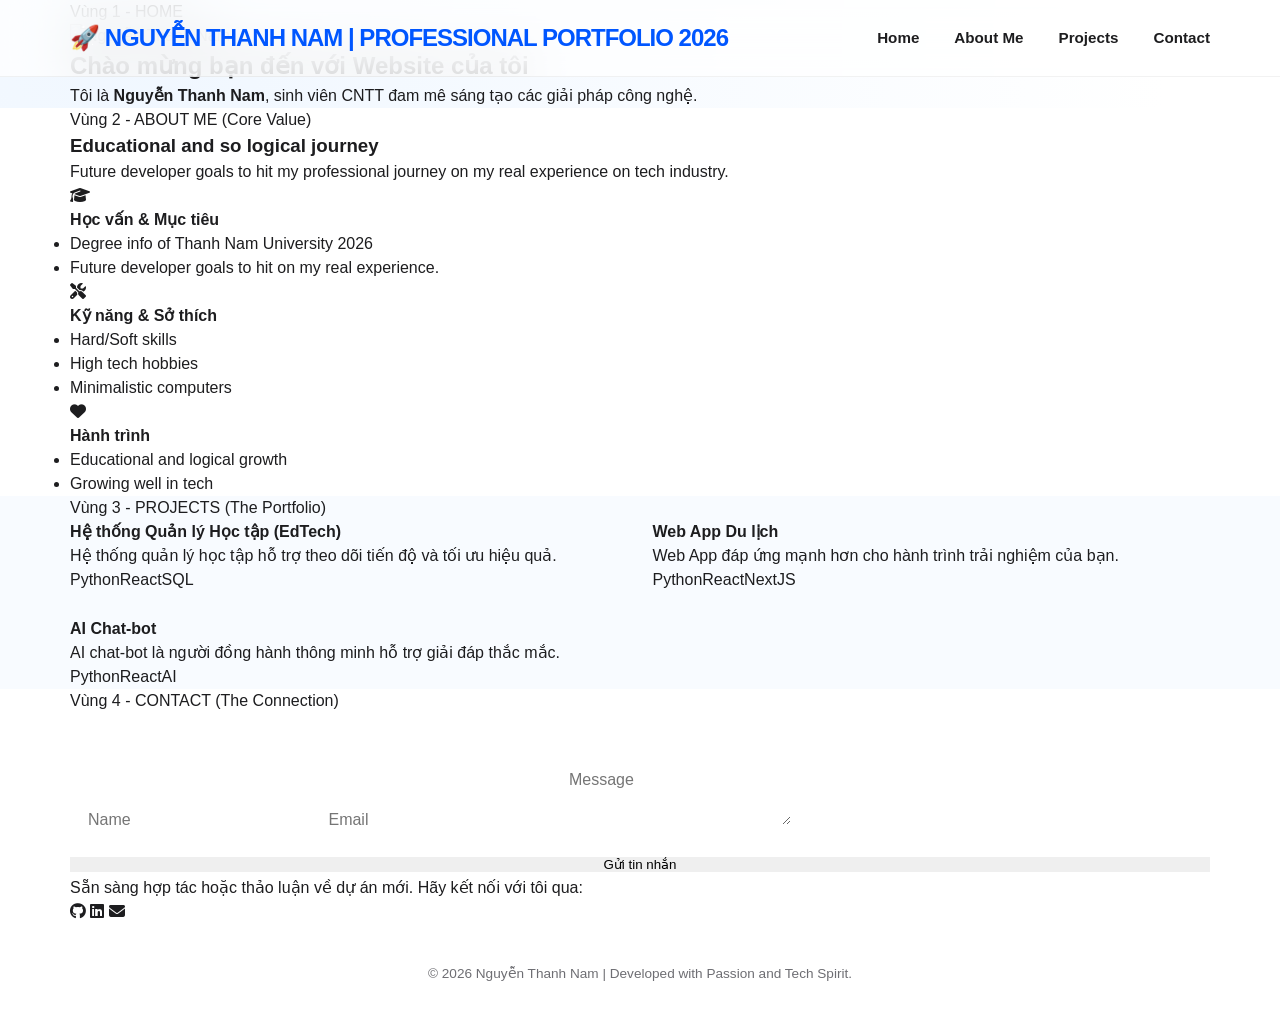
==== commit 622b76a1: "Update index.html" ====
--- a/index.html
+++ b/index.html
@@ -3,8 +3,8 @@
 <head>
     <meta charset="UTF-8">
     <meta name="viewport" content="width=device-width, initial-scale=1.0">
-    <title>Nguyễn Thanh Nam | Professional Portfolio 2026</title>
-    <link href="https://fonts.googleapis.com/css2?family=Plus+Jakarta+Sans:wght@400;600;800&display=swap" rel="stylesheet">
+    <title>NGUYỄN THANH NAM | PROFESSIONAL PORTFOLIO 2026</title>
+    <link href="https://fonts.googleapis.com/css2?family=Inter:wght@400;600;800&display=swap" rel="stylesheet">
     <link rel="stylesheet" href="https://cdnjs.cloudflare.com/ajax/libs/font-awesome/6.4.0/css/all.min.css">
     <link rel="stylesheet" href="style.css">
 </head>
@@ -12,10 +12,10 @@
 
     <header>
         <nav class="container">
-            <div class="logo">NAM<span>PORTFOLIO</span></div>
+            <div class="logo">🚀 NGUYỄN THANH NAM | PROFESSIONAL PORTFOLIO 2026</div>
             <ul class="nav-links">
                 <li><a href="#home">Home</a></li>
-                <li><a href="#about">About</a></li>
+                <li><a href="#about">About Me</a></li>
                 <li><a href="#projects">Projects</a></li>
                 <li><a href="#contact">Contact</a></li>
             </ul>
@@ -23,75 +23,106 @@
     </header>
 
     <main>
-        <section id="home" class="full-page">
-            <div class="container hero-inner">
-                <div class="avatar-wrapper">
-                    <img src="https://img.freepik.com/free-photo/young-man-working-laptop-office_1303-22818.jpg" alt="Nguyễn Thanh Nam">
-                    <div class="status-dot"></div>
+        <section id="home" class="section-full">
+            <div class="container text-center">
+                <div class="v-label">Vùng 1 - HOME</div>
+                <div class="avatar-container">
+                    <img src="https://i.ibb.co/3mN9fH4/nam-avatar.jpg" alt="Nguyễn Thanh Nam">
                 </div>
-                <p class="tagline">Future Developer 2026</p>
-                <h1>Nguyễn Thanh Nam</h1>
-                <p class="desc-text">Xây dựng giải pháp công nghệ bằng tư duy tối giản và hiện đại.</p>
-                <div class="btn-group">
-                    <a href="#projects" class="btn-primary">Xem dự án</a>
-                    <a href="#contact" class="btn-outline">Kết nối ngay</a>
-                </div>
+                <h2>Chào mừng bạn đến với Website của tôi</h2>
+                <p class="hero-desc">Tôi là <strong>Nguyễn Thanh Nam</strong>, sinh viên CNTT đam mê sáng tạo các giải pháp công nghệ.</p>
             </div>
         </section>
 
-        <section id="about" class="full-page">
+        <section id="about" class="section-full dark-blue-bg">
             <div class="container">
-                <h2 class="section-title">Giá trị cốt lõi</h2>
-                <div class="grid-layout">
-                    <div class="glass-card">
-                        <i class="fas fa-microchip"></i>
-                        <h3>Tư duy logic</h3>
-                        <p>Tiếp cận bài toán CNTT bằng sự kỷ luật và chiều sâu trí tuệ của một lập trình viên.</p>
+                <div class="v-label white">Vùng 2 - ABOUT ME (Core Value)</div>
+                <div class="about-hero-card">
+                    <div class="about-content">
+                        <h3>Educational and so logical journey</h3>
+                        <p>Future developer goals to hit my professional journey on my real experience on tech industry.</p>
                     </div>
-                    <div class="glass-card">
-                        <i class="fas fa-palette"></i>
-                        <h3>Thiết kế tinh tế</h3>
-                        <p>Tối ưu giao diện (UI/UX) theo phong cách Minimalist, mang lại cảm giác sạch sẽ và chuyên nghiệp.</p>
+                </div>
+                <div class="info-grid">
+                    <div class="info-item">
+                        <i class="fas fa-graduation-cap"></i>
+                        <h4>Học vấn & Mục tiêu</h4>
+                        <ul>
+                            <li>Degree info of Thanh Nam University 2026</li>
+                            <li>Future developer goals to hit on my real experience.</li>
+                        </ul>
+                    </div>
+                    <div class="info-item">
+                        <i class="fas fa-tools"></i>
+                        <h4>Kỹ năng & Sở thích</h4>
+                        <ul>
+                            <li>Hard/Soft skills</li>
+                            <li>High tech hobbies</li>
+                            <li>Minimalistic computers</li>
+                        </ul>
+                    </div>
+                    <div class="info-item">
+                        <i class="fas fa-heart"></i>
+                        <h4>Hành trình</h4>
+                        <ul>
+                            <li>Educational and logical growth</li>
+                            <li>Growing well in tech</li>
+                        </ul>
                     </div>
                 </div>
             </div>
         </section>
 
-        <section id="projects" class="full-page">
+        <section id="projects" class="section-full">
             <div class="container">
-                <h2 class="section-title">Dự án tâm huyết</h2>
+                <div class="v-label">Vùng 3 - PROJECTS (The Portfolio)</div>
                 <div class="project-grid">
-                    <div class="p-card">
-                        <div class="p-img"></div>
-                        <div class="p-info">
-                            <span>Web App</span>
-                            <h3>Hệ thống quản lý thông minh</h3>
+                    <div class="project-card">
+                        <div class="p-thumb dark"></div>
+                        <h4>Hệ thống Quản lý Học tập (EdTech)</h4>
+                        <p>Hệ thống quản lý học tập hỗ trợ theo dõi tiến độ và tối ưu hiệu quả.</p>
+                        <div class="tags">
+                            <span>Python</span><span>React</span><span>SQL</span>
                         </div>
                     </div>
-                    <div class="p-card">
-                        <div class="p-img"></div>
-                        <div class="p-info">
-                            <span>AI Integration</span>
-                            <h3>Trợ lý ảo hỗ trợ học tập</h3>
+                    <div class="project-card">
+                        <div class="p-thumb nature"></div>
+                        <h4>Web App Du lịch</h4>
+                        <p>Web App đáp ứng mạnh hơn cho hành trình trải nghiệm của bạn.</p>
+                        <div class="tags">
+                            <span>Python</span><span>React</span><span>NextJS</span>
+                        </div>
+                    </div>
+                    <div class="project-card">
+                        <div class="p-thumb ai"></div>
+                        <h4>AI Chat-bot</h4>
+                        <p>AI chat-bot là người đồng hành thông minh hỗ trợ giải đáp thắc mắc.</p>
+                        <div class="tags">
+                            <span>Python</span><span>React</span><span>AI</span>
                         </div>
                     </div>
                 </div>
             </div>
         </section>
 
-        <section id="contact" class="full-page">
+        <section id="contact" class="section-full contact-bg">
             <div class="container">
-                <div class="contact-card">
-                    <h2>Bắt đầu một hành trình mới?</h2>
-                    <p>Nam luôn sẵn sàng cho những cơ hội hợp tác và phát triển giải pháp số.</p>
+                <div class="v-label white">Vùng 4 - CONTACT (The Connection)</div>
+                <div class="contact-flex">
                     <form class="contact-form">
-                        <div class="input-group">
-                            <input type="text" placeholder="Tên của bạn" required>
-                            <input type="email" placeholder="Email liên hệ" required>
+                        <input type="text" placeholder="Name">
+                        <input type="email" placeholder="Email">
+                        <textarea placeholder="Message"></textarea>
+                        <button type="submit">Gửi tin nhắn</button>
+                    </form>
+                    <div class="contact-text">
+                        <p>Sẵn sàng hợp tác hoặc thảo luận về dự án mới. Hãy kết nối với tôi qua:</p>
+                        <div class="social-icons">
+                            <i class="fab fa-github"></i>
+                            <i class="fab fa-linkedin"></i>
+                            <i class="fas fa-envelope"></i>
                         </div>
-                        <textarea rows="4" placeholder="Ý tưởng hoặc lời mời hợp tác của bạn..."></textarea>
-                        <button type="submit" class="btn-primary">Gửi thông điệp <i class="fas fa-paper-plane"></i></button>
-                    </form>
+                    </div>
                 </div>
             </div>
         </section>
--- a/style.css
+++ b/style.css
@@ -1,119 +1,113 @@
+/* --- BIẾN MÀU SẮC CHUYÊN NGHIỆP --- */
 :root {
-    --vivo-blue: #0056ff; /* Xanh đặc trưng của Vivo */
-    --deep-blue: #001a4d;
-    --accent: #00d4ff;
-    --white: #ffffff;
-    --light-grey: #f5f7fa;
-    --glass: rgba(255, 255, 255, 0.8);
+    --vivo-blue: #0056ff; /* Xanh Navy Royal */
+    --deep-navy: #001a4d;
+    --porcelain-white: #ffffff;
+    --light-bg: #f8fbff;
+    --text-main: #1d1d1f;
+    --text-sub: #6e6e73;
 }
 
-* { margin: 0; padding: 0; box-sizing: border-box; }
+/* --- RESET & TỔNG QUAN --- */
+* { margin: 0; padding: 0; box-sizing: border-box; font-family: 'Plus Jakarta Sans', sans-serif; }
 html { scroll-behavior: smooth; }
-body { 
-    font-family: 'Plus Jakarta Sans', sans-serif; 
-    color: var(--deep-blue); 
-    background: var(--white);
-    line-height: 1.6;
+body { color: var(--text-main); background: var(--porcelain-white); line-height: 1.5; overflow-x: hidden; }
+
+.container { max-width: 1200px; margin: 0 auto; padding: 0 30px; }
+
+/* --- HEADER CLASSY --- */
+header {
+    position: fixed; width: 100%; top: 0; z-index: 1000;
+    background: rgba(255, 255, 255, 0.75);
+    backdrop-filter: blur(25px); /* Hiệu ứng kính mờ xịn */
+    border-bottom: 1px solid rgba(0, 0, 0, 0.05);
+    padding: 20px 0;
+}
+nav { display: flex; justify-content: space-between; align-items: center; }
+.logo { font-weight: 800; font-size: 1.5rem; letter-spacing: -1px; color: var(--vivo-blue); }
+.logo span { color: var(--deep-navy); }
+.nav-links { display: flex; list-style: none; }
+.nav-links li { margin-left: 35px; }
+.nav-links a { text-decoration: none; color: var(--text-main); font-weight: 600; font-size: 0.95rem; transition: 0.3s; }
+.nav-links a:hover { color: var(--vivo-blue); }
+
+/* --- PHÂN VÙNG 100% MÀN HÌNH --- */
+.full-page {
+    height: 100vh;
+    width: 100%;
+    display: flex;
+    align-items: center;
+    justify-content: center;
+    padding-top: 80px;
 }
 
-.container { max-width: 1200px; margin: 0 auto; padding: 0 25px; }
+#home { background: radial-gradient(circle at 10% 20%, #f0f7ff 0%, #ffffff 90%); }
+#about, #contact { background: var(--porcelain-white); }
+#projects { background: var(--light-bg); }
 
-/* HEADER TRONG SUỐT */
-header {
-    position: fixed; width: 100%; top: 0; z-index: 1000;
-    padding: 20px 0; background: rgba(255, 255, 255, 0.7);
-    backdrop-filter: blur(20px); border-bottom: 1px solid rgba(0,0,0,0.05);
-}
-nav { display: flex; justify-content: space-between; align-items: center; }
-.logo { font-weight: 800; font-size: 1.6rem; letter-spacing: -1px; color: var(--vivo-blue); }
-.logo span { color: var(--deep-blue); }
-.nav-links { display: flex; list-style: none; }
-.nav-links a { 
-    text-decoration: none; color: var(--deep-blue); 
-    font-weight: 600; font-size: 0.9rem; margin-left: 35px;
-    transition: 0.3s; opacity: 0.8;
-}
-.nav-links a:hover { color: var(--vivo-blue); opacity: 1; }
-
-/* FULL PAGE SECTIONS */
-.page {
-    height: 100vh; width: 100%;
-    display: flex; align-items: center; justify-content: center;
-    overflow: hidden; position: relative;
-}
-
-/* HERO SECTION */
-#home { background: radial-gradient(circle at 80% 20%, #e6f0ff 0%, #ffffff 100%); }
-.hero-inner { text-align: center; z-index: 2; }
+/* --- TRANG CHỦ (HOME) --- */
+.hero-inner { text-align: center; }
 .avatar-wrapper { position: relative; width: 160px; margin: 0 auto 30px; }
 .avatar-wrapper img { 
-    width: 100%; height: 160px; border-radius: 40px; /* Bo góc kiểu hiện đại */
-    object-fit: cover; box-shadow: 0 20px 40px rgba(0, 86, 255, 0.15);
+    width: 100%; height: 160px; border-radius: 40px; 
+    object-fit: cover; box-shadow: 0 20px 50px rgba(0, 86, 255, 0.15);
 }
-.online-status {
-    position: absolute; bottom: -5px; right: -5px;
-    width: 20px; height: 20px; background: #00c853;
-    border: 4px solid white; border-radius: 50%;
+.status-dot { 
+    position: absolute; bottom: -5px; right: -5px; width: 22px; height: 22px; 
+    background: #00d959; border: 4px solid white; border-radius: 50%; 
 }
-.badge {
-    background: rgba(0, 86, 255, 0.1); color: var(--vivo-blue);
-    padding: 6px 16px; border-radius: 100px; font-weight: 700; font-size: 0.8rem;
+.tagline { color: var(--vivo-blue); font-weight: 800; letter-spacing: 2px; text-transform: uppercase; font-size: 0.85rem; }
+h1 { font-size: 4rem; font-weight: 800; color: var(--deep-navy); margin: 15px 0; letter-spacing: -2px; }
+.desc-text { font-size: 1.3rem; color: var(--text-sub); margin-bottom: 40px; max-width: 600px; margin-left: auto; margin-right: auto; }
+
+/* --- NÚT BẤM --- */
+.btn-primary {
+    background: var(--vivo-blue); color: white; padding: 16px 40px; 
+    border-radius: 16px; text-decoration: none; font-weight: 700; 
+    box-shadow: 0 10px 25px rgba(0, 86, 255, 0.25); transition: 0.3s; display: inline-block;
 }
-h1 { font-size: 4.5rem; font-weight: 800; margin: 20px 0; color: var(--deep-blue); letter-spacing: -2px; }
-.headline { font-size: 1.4rem; color: #667085; margin-bottom: 40px; }
+.btn-primary:hover { transform: translateY(-5px); box-shadow: 0 15px 35px rgba(0, 86, 255, 0.35); }
+.btn-outline { color: var(--vivo-blue); text-decoration: none; font-weight: 700; margin-left: 25px; }
 
-.btn-primary {
-    background: var(--vivo-blue); color: white; padding: 16px 40px;
-    border-radius: 14px; text-decoration: none; font-weight: 700;
-    transition: 0.3s; box-shadow: 0 10px 25px rgba(0, 86, 255, 0.3);
+/* --- ABOUT CARDS --- */
+.section-title { font-size: 2.5rem; font-weight: 800; text-align: center; margin-bottom: 60px; color: var(--deep-navy); }
+.grid-layout { display: grid; grid-template-columns: 1fr 1fr; gap: 30px; width: 100%; }
+.glass-card { 
+    padding: 60px; border-radius: 35px; background: #fff; 
+    border: 1px solid rgba(0,0,0,0.05); box-shadow: 0 20px 40px rgba(0,0,0,0.03); 
+    text-align: center; transition: 0.4s;
 }
-.btn-primary:hover { transform: translateY(-5px); box-shadow: 0 15px 30px rgba(0, 86, 255, 0.4); }
-.btn-secondary { color: var(--vivo-blue); text-decoration: none; font-weight: 700; margin-left: 20px; }
-
-/* ABOUT GLASS CARDS */
-.section-title { font-size: 2.5rem; margin-bottom: 60px; text-align: center; font-weight: 800; }
-.glass-grid { display: grid; grid-template-columns: 1fr 1fr; gap: 30px; width: 100%; }
-.glass-card {
-    background: var(--glass); padding: 50px; border-radius: 30px;
-    border: 1px solid rgba(255,255,255,0.4); backdrop-filter: blur(10px);
-    box-shadow: 0 20px 50px rgba(0,0,0,0.05); transition: 0.4s;
-}
-.glass-card:hover { transform: translateY(-10px); background: white; }
+.glass-card:hover { transform: translateY(-10px); box-shadow: 0 30px 60px rgba(0, 86, 255, 0.1); }
 .glass-card i { font-size: 3rem; color: var(--vivo-blue); margin-bottom: 25px; }
 
-/* PROJECT SHOWCASE */
-.project-showcase { display: grid; grid-template-columns: 1fr 1fr; gap: 20px; width: 100%; }
-.p-item {
-    height: 400px; background: var(--deep-blue); border-radius: 30px;
-    display: flex; align-items: flex-end; padding: 40px;
-    background-image: linear-gradient(to bottom, rgba(0,0,0,0), rgba(0,0,0,0.8));
-    cursor: pointer; transition: 0.5s;
+/* --- PROJECT CARDS --- */
+.project-grid { display: grid; grid-template-columns: 1fr 1fr; gap: 25px; width: 100%; }
+.p-card { 
+    height: 400px; background: var(--deep-navy); border-radius: 35px; 
+    position: relative; overflow: hidden; cursor: pointer;
 }
-.p-item:hover { transform: scale(0.98); }
-.p-info { color: white; }
-.p-info span { font-size: 0.8rem; opacity: 0.7; }
+.p-img { width: 100%; height: 100%; background: linear-gradient(45deg, #001a4d, #0056ff); opacity: 0.8; }
+.p-info { position: absolute; bottom: 40px; left: 40px; color: white; }
+.p-info span { font-size: 0.9rem; opacity: 0.7; }
 
-/* CONTACT CARD */
-.contact-card-modern {
-    background: var(--deep-blue); color: white; padding: 70px;
-    border-radius: 40px; width: 100%; text-align: center;
+/* --- CONTACT CARD --- */
+.contact-card { 
+    background: var(--deep-navy); color: white; padding: 80px; 
+    border-radius: 45px; width: 100%; text-align: center;
 }
-.modern-form { margin-top: 40px; }
-.input-row { display: flex; gap: 20px; margin-bottom: 20px; }
-input, textarea {
-    flex: 1; padding: 18px; border-radius: 15px; border: none;
-    background: rgba(255,255,255,0.1); color: white; outline: none;
+.contact-form { margin-top: 40px; }
+.input-group { display: flex; gap: 20px; margin-bottom: 20px; }
+input, textarea { 
+    flex: 1; padding: 18px; border-radius: 15px; border: none; 
+    background: rgba(255, 255, 255, 0.1); color: white; outline: none; font-size: 1rem;
 }
-button {
-    background: var(--vivo-blue); color: white; padding: 18px 50px;
-    border: none; border-radius: 15px; font-weight: 700; cursor: pointer; transition: 0.3s;
-}
+.contact-form button { border: none; width: 100%; margin-top: 10px; cursor: pointer; }
 
-footer { padding: 40px; text-align: center; color: #999; font-size: 0.9rem; }
+footer { padding: 40px; text-align: center; color: var(--text-sub); font-size: 0.85rem; }
 
-/* MOBILE */
+/* --- RESPONSIVE --- */
 @media (max-width: 768px) {
     h1 { font-size: 2.5rem; }
-    .glass-grid, .project-showcase, .input-row { grid-template-columns: 1fr; flex-direction: column; }
-    .page { height: auto; padding: 100px 0; }
+    .grid-layout, .project-grid, .input-group { grid-template-columns: 1fr; flex-direction: column; }
+    .full-page { height: auto; padding: 120px 0; }
 }
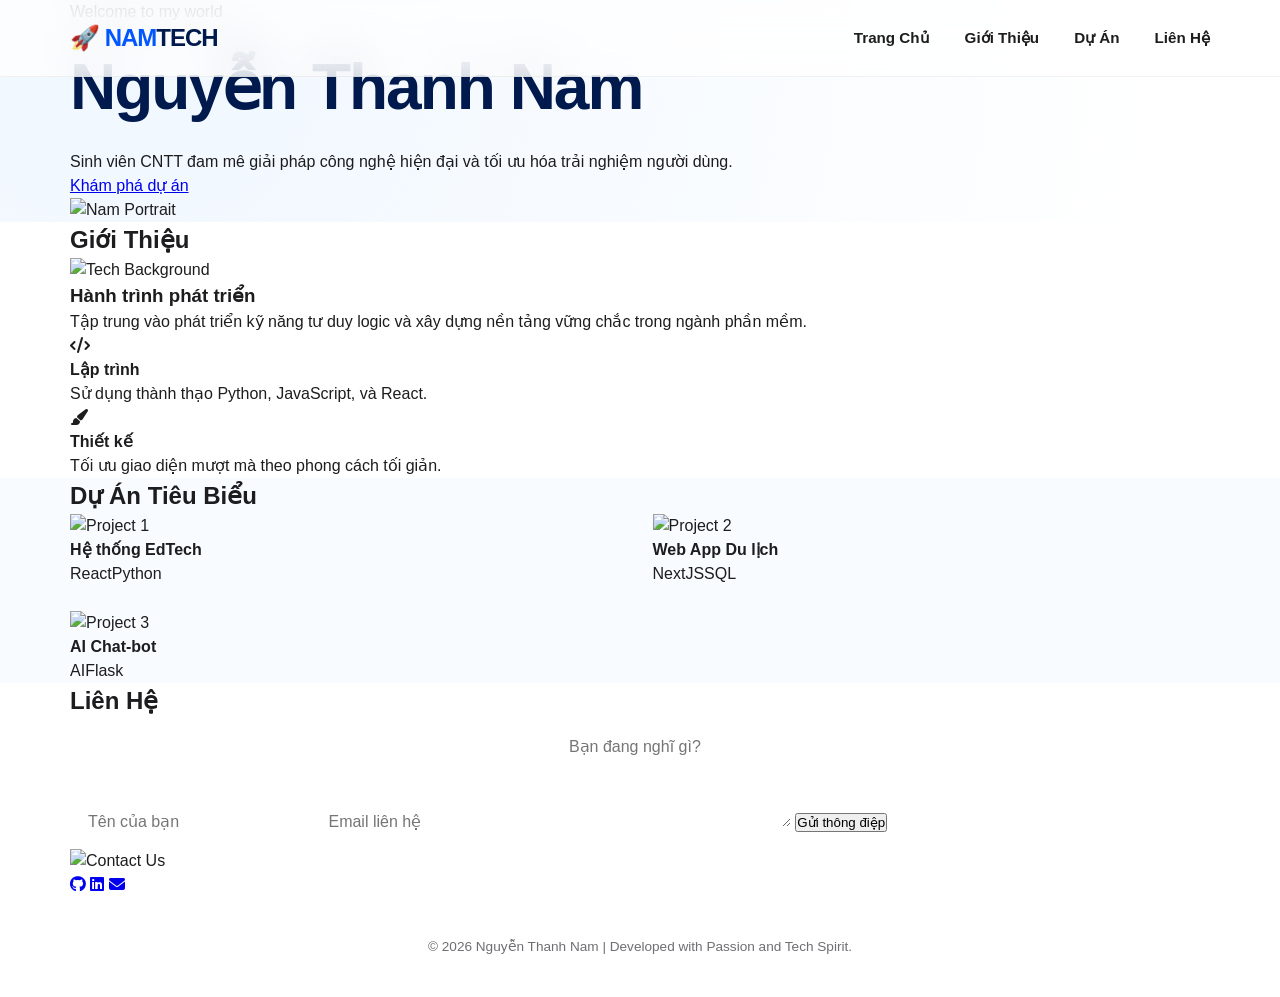
==== commit eabb1239: "Update index.html" ====
--- a/index.html
+++ b/index.html
@@ -4,7 +4,7 @@
     <meta charset="UTF-8">
     <meta name="viewport" content="width=device-width, initial-scale=1.0">
     <title>NGUYỄN THANH NAM | PROFESSIONAL PORTFOLIO 2026</title>
-    <link href="https://fonts.googleapis.com/css2?family=Inter:wght@400;600;800&display=swap" rel="stylesheet">
+    <link href="https://fonts.googleapis.com/css2?family=Plus+Jakarta+Sans:wght@400;600;800&display=swap" rel="stylesheet">
     <link rel="stylesheet" href="https://cdnjs.cloudflare.com/ajax/libs/font-awesome/6.4.0/css/all.min.css">
     <link rel="stylesheet" href="style.css">
 </head>
@@ -12,62 +12,53 @@
 
     <header>
         <nav class="container">
-            <div class="logo">🚀 NGUYỄN THANH NAM | PROFESSIONAL PORTFOLIO 2026</div>
+            <div class="logo">🚀 NAM<span>TECH</span></div>
             <ul class="nav-links">
-                <li><a href="#home">Home</a></li>
-                <li><a href="#about">About Me</a></li>
-                <li><a href="#projects">Projects</a></li>
-                <li><a href="#contact">Contact</a></li>
+                <li><a href="#home">Trang Chủ</a></li>
+                <li><a href="#about">Giới Thiệu</a></li>
+                <li><a href="#projects">Dự Án</a></li>
+                <li><a href="#contact">Liên Hệ</a></li>
             </ul>
         </nav>
     </header>
 
     <main>
         <section id="home" class="section-full">
-            <div class="container text-center">
-                <div class="v-label">Vùng 1 - HOME</div>
-                <div class="avatar-container">
-                    <img src="https://i.ibb.co/3mN9fH4/nam-avatar.jpg" alt="Nguyễn Thanh Nam">
+            <div class="container hero-flex">
+                <div class="hero-text">
+                    <span class="badge">Welcome to my world</span>
+                    <h1>Nguyễn Thanh Nam</h1>
+                    <p>Sinh viên CNTT đam mê giải pháp công nghệ hiện đại và tối ưu hóa trải nghiệm người dùng.</p>
+                    <a href="#projects" class="btn-main">Khám phá dự án</a>
                 </div>
-                <h2>Chào mừng bạn đến với Website của tôi</h2>
-                <p class="hero-desc">Tôi là <strong>Nguyễn Thanh Nam</strong>, sinh viên CNTT đam mê sáng tạo các giải pháp công nghệ.</p>
+                <div class="hero-img">
+                    <img src="https://images.unsplash.com/photo-1539571696357-5a69c17a67c6?auto=format&fit=crop&q=80&w=600" alt="Nam Portrait">
+                </div>
             </div>
         </section>
 
-        <section id="about" class="section-full dark-blue-bg">
+        <section id="about" class="section-full bg-dark">
             <div class="container">
-                <div class="v-label white">Vùng 2 - ABOUT ME (Core Value)</div>
-                <div class="about-hero-card">
-                    <div class="about-content">
-                        <h3>Educational and so logical journey</h3>
-                        <p>Future developer goals to hit my professional journey on my real experience on tech industry.</p>
+                <h2 class="title">Giới Thiệu</h2>
+                <div class="about-content">
+                    <div class="about-card-main">
+                        <img src="https://images.unsplash.com/photo-1517694712202-14dd9538aa97?auto=format&fit=crop&q=80&w=800" alt="Tech Background">
+                        <div class="overlay-text">
+                            <h3>Hành trình phát triển</h3>
+                            <p>Tập trung vào phát triển kỹ năng tư duy logic và xây dựng nền tảng vững chắc trong ngành phần mềm.</p>
+                        </div>
                     </div>
-                </div>
-                <div class="info-grid">
-                    <div class="info-item">
-                        <i class="fas fa-graduation-cap"></i>
-                        <h4>Học vấn & Mục tiêu</h4>
-                        <ul>
-                            <li>Degree info of Thanh Nam University 2026</li>
-                            <li>Future developer goals to hit on my real experience.</li>
-                        </ul>
-                    </div>
-                    <div class="info-item">
-                        <i class="fas fa-tools"></i>
-                        <h4>Kỹ năng & Sở thích</h4>
-                        <ul>
-                            <li>Hard/Soft skills</li>
-                            <li>High tech hobbies</li>
-                            <li>Minimalistic computers</li>
-                        </ul>
-                    </div>
-                    <div class="info-item">
-                        <i class="fas fa-heart"></i>
-                        <h4>Hành trình</h4>
-                        <ul>
-                            <li>Educational and logical growth</li>
-                            <li>Growing well in tech</li>
-                        </ul>
+                    <div class="skills-grid">
+                        <div class="skill-box">
+                            <i class="fas fa-code"></i>
+                            <h4>Lập trình</h4>
+                            <p>Sử dụng thành thạo Python, JavaScript, và React.</p>
+                        </div>
+                        <div class="skill-box">
+                            <i class="fas fa-paint-brush"></i>
+                            <h4>Thiết kế</h4>
+                            <p>Tối ưu giao diện mượt mà theo phong cách tối giản.</p>
+                        </div>
                     </div>
                 </div>
             </div>
@@ -75,30 +66,27 @@
 
         <section id="projects" class="section-full">
             <div class="container">
-                <div class="v-label">Vùng 3 - PROJECTS (The Portfolio)</div>
+                <h2 class="title">Dự Án Tiêu Biểu</h2>
                 <div class="project-grid">
                     <div class="project-card">
-                        <div class="p-thumb dark"></div>
-                        <h4>Hệ thống Quản lý Học tập (EdTech)</h4>
-                        <p>Hệ thống quản lý học tập hỗ trợ theo dõi tiến độ và tối ưu hiệu quả.</p>
-                        <div class="tags">
-                            <span>Python</span><span>React</span><span>SQL</span>
+                        <img src="https://images.unsplash.com/photo-1460925895917-afdab827c52f?auto=format&fit=crop&q=80&w=500" alt="Project 1">
+                        <div class="p-content">
+                            <h4>Hệ thống EdTech</h4>
+                            <div class="tags"><span>React</span><span>Python</span></div>
                         </div>
                     </div>
                     <div class="project-card">
-                        <div class="p-thumb nature"></div>
-                        <h4>Web App Du lịch</h4>
-                        <p>Web App đáp ứng mạnh hơn cho hành trình trải nghiệm của bạn.</p>
-                        <div class="tags">
-                            <span>Python</span><span>React</span><span>NextJS</span>
+                        <img src="https://images.unsplash.com/photo-1522202176988-66273c2fd55f?auto=format&fit=crop&q=80&w=500" alt="Project 2">
+                        <div class="p-content">
+                            <h4>Web App Du lịch</h4>
+                            <div class="tags"><span>NextJS</span><span>SQL</span></div>
                         </div>
                     </div>
                     <div class="project-card">
-                        <div class="p-thumb ai"></div>
-                        <h4>AI Chat-bot</h4>
-                        <p>AI chat-bot là người đồng hành thông minh hỗ trợ giải đáp thắc mắc.</p>
-                        <div class="tags">
-                            <span>Python</span><span>React</span><span>AI</span>
+                        <img src="https://images.unsplash.com/photo-1550751827-4bd374c3f58b?auto=format&fit=crop&q=80&w=500" alt="Project 3">
+                        <div class="p-content">
+                            <h4>AI Chat-bot</h4>
+                            <div class="tags"><span>AI</span><span>Flask</span></div>
                         </div>
                     </div>
                 </div>
@@ -107,20 +95,22 @@
 
         <section id="contact" class="section-full contact-bg">
             <div class="container">
-                <div class="v-label white">Vùng 4 - CONTACT (The Connection)</div>
+                <h2 class="title white">Liên Hệ</h2>
                 <div class="contact-flex">
-                    <form class="contact-form">
-                        <input type="text" placeholder="Name">
-                        <input type="email" placeholder="Email">
-                        <textarea placeholder="Message"></textarea>
-                        <button type="submit">Gửi tin nhắn</button>
-                    </form>
-                    <div class="contact-text">
-                        <p>Sẵn sàng hợp tác hoặc thảo luận về dự án mới. Hãy kết nối với tôi qua:</p>
-                        <div class="social-icons">
-                            <i class="fab fa-github"></i>
-                            <i class="fab fa-linkedin"></i>
-                            <i class="fas fa-envelope"></i>
+                    <div class="contact-form-box">
+                        <form>
+                            <input type="text" placeholder="Tên của bạn">
+                            <input type="email" placeholder="Email liên hệ">
+                            <textarea rows="4" placeholder="Bạn đang nghĩ gì?"></textarea>
+                            <button type="submit">Gửi thông điệp</button>
+                        </form>
+                    </div>
+                    <div class="contact-illustration">
+                        <img src="https://images.unsplash.com/photo-1516321318423-f06f85e504b3?auto=format&fit=crop&q=80&w=500" alt="Contact Us">
+                        <div class="socials">
+                            <a href="#"><i class="fab fa-github"></i></a>
+                            <a href="#"><i class="fab fa-linkedin"></i></a>
+                            <a href="#"><i class="fas fa-envelope"></i></a>
                         </div>
                     </div>
                 </div>
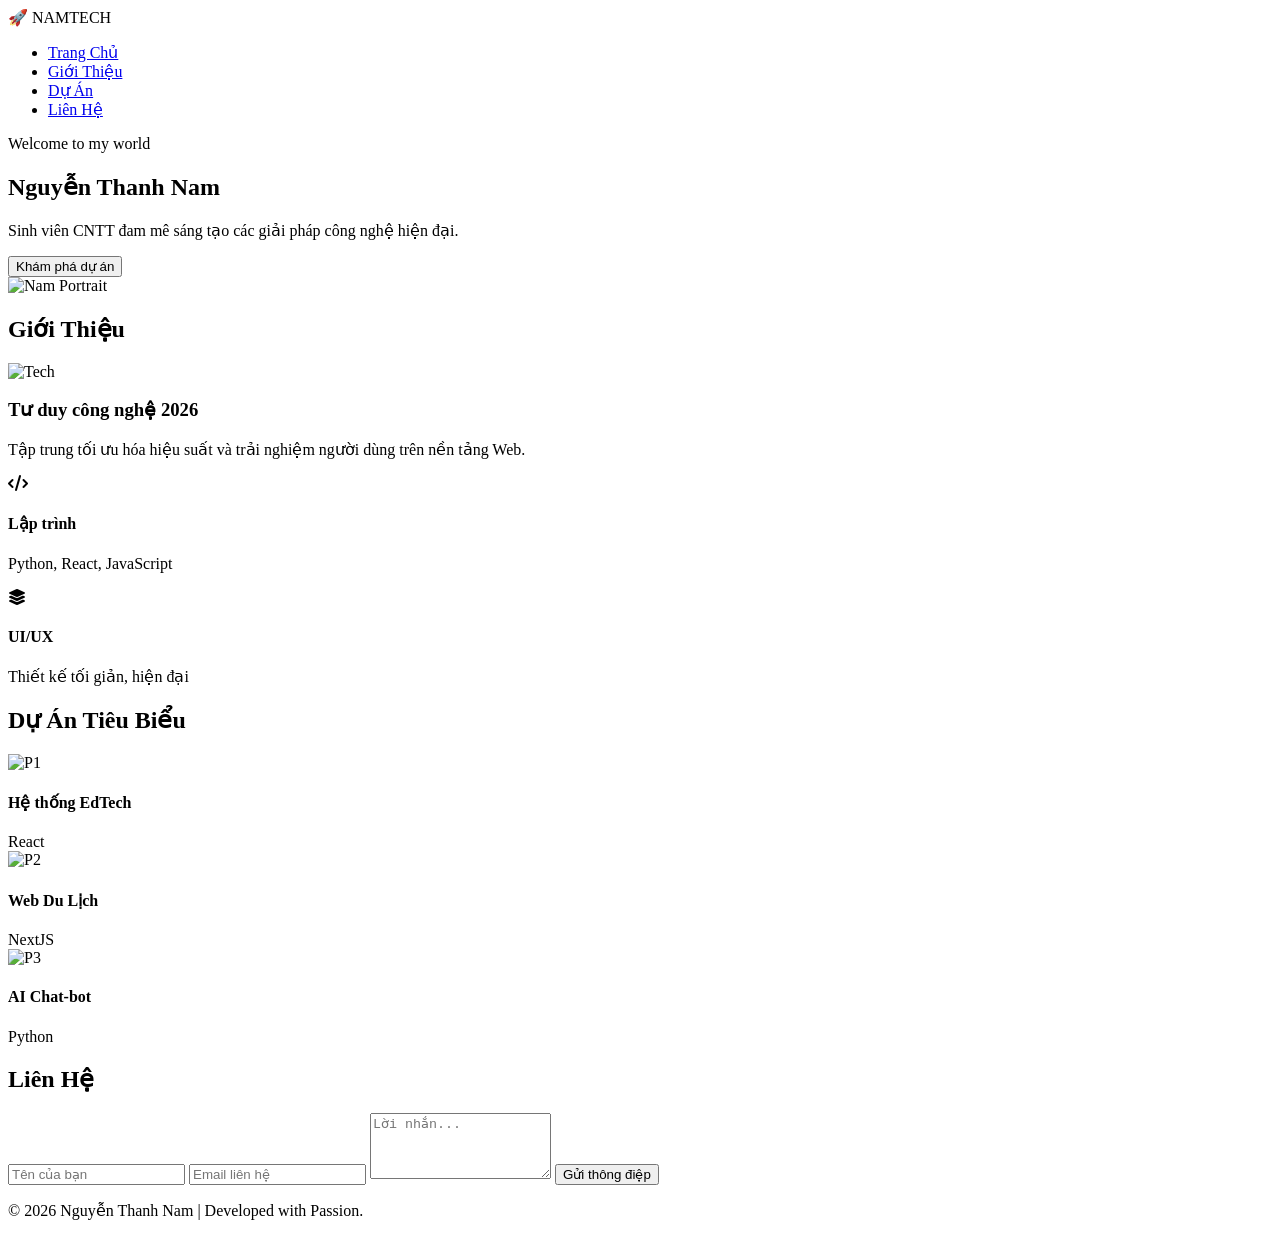
==== commit 03cefaed: "Update index.html" ====
--- a/index.html
+++ b/index.html
@@ -3,33 +3,34 @@
 <head>
     <meta charset="UTF-8">
     <meta name="viewport" content="width=device-width, initial-scale=1.0">
-    <title>NGUYỄN THANH NAM | PROFESSIONAL PORTFOLIO 2026</title>
+    <title>NGUYỄN THANH NAM | PORTFOLIO 2026</title>
     <link href="https://fonts.googleapis.com/css2?family=Plus+Jakarta+Sans:wght@400;600;800&display=swap" rel="stylesheet">
     <link rel="stylesheet" href="https://cdnjs.cloudflare.com/ajax/libs/font-awesome/6.4.0/css/all.min.css">
-    <link rel="stylesheet" href="style.css">
+    
+    <link rel="stylesheet" href="CSS/style.css">
 </head>
 <body>
 
     <header>
         <nav class="container">
-            <div class="logo">🚀 NAM<span>TECH</span></div>
+            <div class="logo" onclick="showPage('home')" style="cursor:pointer">🚀 NAM<span>TECH</span></div>
             <ul class="nav-links">
-                <li><a href="#home">Trang Chủ</a></li>
-                <li><a href="#about">Giới Thiệu</a></li>
-                <li><a href="#projects">Dự Án</a></li>
-                <li><a href="#contact">Liên Hệ</a></li>
+                <li><a href="javascript:void(0)" onclick="showPage('home')">Trang Chủ</a></li>
+                <li><a href="javascript:void(0)" onclick="showPage('about')">Giới Thiệu</a></li>
+                <li><a href="javascript:void(0)" onclick="showPage('projects')">Dự Án</a></li>
+                <li><a href="javascript:void(0)" onclick="showPage('contact')">Liên Hệ</a></li>
             </ul>
         </nav>
     </header>
 
     <main>
-        <section id="home" class="section-full">
+        <section id="home" class="section-full active-page">
             <div class="container hero-flex">
                 <div class="hero-text">
                     <span class="badge">Welcome to my world</span>
                     <h1>Nguyễn Thanh Nam</h1>
-                    <p>Sinh viên CNTT đam mê giải pháp công nghệ hiện đại và tối ưu hóa trải nghiệm người dùng.</p>
-                    <a href="#projects" class="btn-main">Khám phá dự án</a>
+                    <p>Sinh viên CNTT đam mê sáng tạo các giải pháp công nghệ hiện đại.</p>
+                    <button class="btn-main" onclick="showPage('projects')">Khám phá dự án</button>
                 </div>
                 <div class="hero-img">
                     <img src="https://images.unsplash.com/photo-1539571696357-5a69c17a67c6?auto=format&fit=crop&q=80&w=600" alt="Nam Portrait">
@@ -39,26 +40,18 @@
 
         <section id="about" class="section-full bg-dark">
             <div class="container">
-                <h2 class="title">Giới Thiệu</h2>
+                <h2 class="title white">Giới Thiệu</h2>
                 <div class="about-content">
                     <div class="about-card-main">
-                        <img src="https://images.unsplash.com/photo-1517694712202-14dd9538aa97?auto=format&fit=crop&q=80&w=800" alt="Tech Background">
+                        <img src="https://images.unsplash.com/photo-1517694712202-14dd9538aa97?auto=format&fit=crop&q=80&w=800" alt="Tech">
                         <div class="overlay-text">
-                            <h3>Hành trình phát triển</h3>
-                            <p>Tập trung vào phát triển kỹ năng tư duy logic và xây dựng nền tảng vững chắc trong ngành phần mềm.</p>
+                            <h3>Tư duy công nghệ 2026</h3>
+                            <p>Tập trung tối ưu hóa hiệu suất và trải nghiệm người dùng trên nền tảng Web.</p>
                         </div>
                     </div>
                     <div class="skills-grid">
-                        <div class="skill-box">
-                            <i class="fas fa-code"></i>
-                            <h4>Lập trình</h4>
-                            <p>Sử dụng thành thạo Python, JavaScript, và React.</p>
-                        </div>
-                        <div class="skill-box">
-                            <i class="fas fa-paint-brush"></i>
-                            <h4>Thiết kế</h4>
-                            <p>Tối ưu giao diện mượt mà theo phong cách tối giản.</p>
-                        </div>
+                        <div class="skill-box"><i class="fas fa-code"></i><h4>Lập trình</h4><p>Python, React, JavaScript</p></div>
+                        <div class="skill-box"><i class="fas fa-layer-group"></i><h4>UI/UX</h4><p>Thiết kế tối giản, hiện đại</p></div>
                     </div>
                 </div>
             </div>
@@ -69,25 +62,16 @@
                 <h2 class="title">Dự Án Tiêu Biểu</h2>
                 <div class="project-grid">
                     <div class="project-card">
-                        <img src="https://images.unsplash.com/photo-1460925895917-afdab827c52f?auto=format&fit=crop&q=80&w=500" alt="Project 1">
-                        <div class="p-content">
-                            <h4>Hệ thống EdTech</h4>
-                            <div class="tags"><span>React</span><span>Python</span></div>
-                        </div>
+                        <img src="https://images.unsplash.com/photo-1460925895917-afdab827c52f?auto=format&fit=crop&q=80&w=500" alt="P1">
+                        <div class="p-content"><h4>Hệ thống EdTech</h4><div class="tags"><span>React</span></div></div>
                     </div>
                     <div class="project-card">
-                        <img src="https://images.unsplash.com/photo-1522202176988-66273c2fd55f?auto=format&fit=crop&q=80&w=500" alt="Project 2">
-                        <div class="p-content">
-                            <h4>Web App Du lịch</h4>
-                            <div class="tags"><span>NextJS</span><span>SQL</span></div>
-                        </div>
+                        <img src="https://images.unsplash.com/photo-1522202176988-66273c2fd55f?auto=format&fit=crop&q=80&w=500" alt="P2">
+                        <div class="p-content"><h4>Web Du Lịch</h4><div class="tags"><span>NextJS</span></div></div>
                     </div>
                     <div class="project-card">
-                        <img src="https://images.unsplash.com/photo-1550751827-4bd374c3f58b?auto=format&fit=crop&q=80&w=500" alt="Project 3">
-                        <div class="p-content">
-                            <h4>AI Chat-bot</h4>
-                            <div class="tags"><span>AI</span><span>Flask</span></div>
-                        </div>
+                        <img src="https://images.unsplash.com/photo-1550751827-4bd374c3f58b?auto=format&fit=crop&q=80&w=500" alt="P3">
+                        <div class="p-content"><h4>AI Chat-bot</h4><div class="tags"><span>Python</span></div></div>
                     </div>
                 </div>
             </div>
@@ -97,30 +81,28 @@
             <div class="container">
                 <h2 class="title white">Liên Hệ</h2>
                 <div class="contact-flex">
-                    <div class="contact-form-box">
-                        <form>
-                            <input type="text" placeholder="Tên của bạn">
-                            <input type="email" placeholder="Email liên hệ">
-                            <textarea rows="4" placeholder="Bạn đang nghĩ gì?"></textarea>
-                            <button type="submit">Gửi thông điệp</button>
-                        </form>
-                    </div>
-                    <div class="contact-illustration">
-                        <img src="https://images.unsplash.com/photo-1516321318423-f06f85e504b3?auto=format&fit=crop&q=80&w=500" alt="Contact Us">
-                        <div class="socials">
-                            <a href="#"><i class="fab fa-github"></i></a>
-                            <a href="#"><i class="fab fa-linkedin"></i></a>
-                            <a href="#"><i class="fas fa-envelope"></i></a>
-                        </div>
-                    </div>
+                    <form class="contact-form-box">
+                        <input type="text" placeholder="Tên của bạn">
+                        <input type="email" placeholder="Email liên hệ">
+                        <textarea rows="4" placeholder="Lời nhắn..."></textarea>
+                        <button type="submit" class="btn-main">Gửi thông điệp</button>
+                    </form>
                 </div>
             </div>
         </section>
     </main>
 
+    <script>
+        function showPage(pageId) {
+            const sections = document.querySelectorAll('.section-full');
+            sections.forEach(sec => sec.classList.remove('active-page'));
+            document.getElementById(pageId).classList.add('active-page');
+            window.scrollTo(0, 0);
+        }
+    </script>
+
     <footer>
-        <p>© 2026 Nguyễn Thanh Nam | Developed with Passion and Tech Spirit.</p>
+        <p>© 2026 Nguyễn Thanh Nam | Developed with Passion.</p>
     </footer>
-
 </body>
 </html>
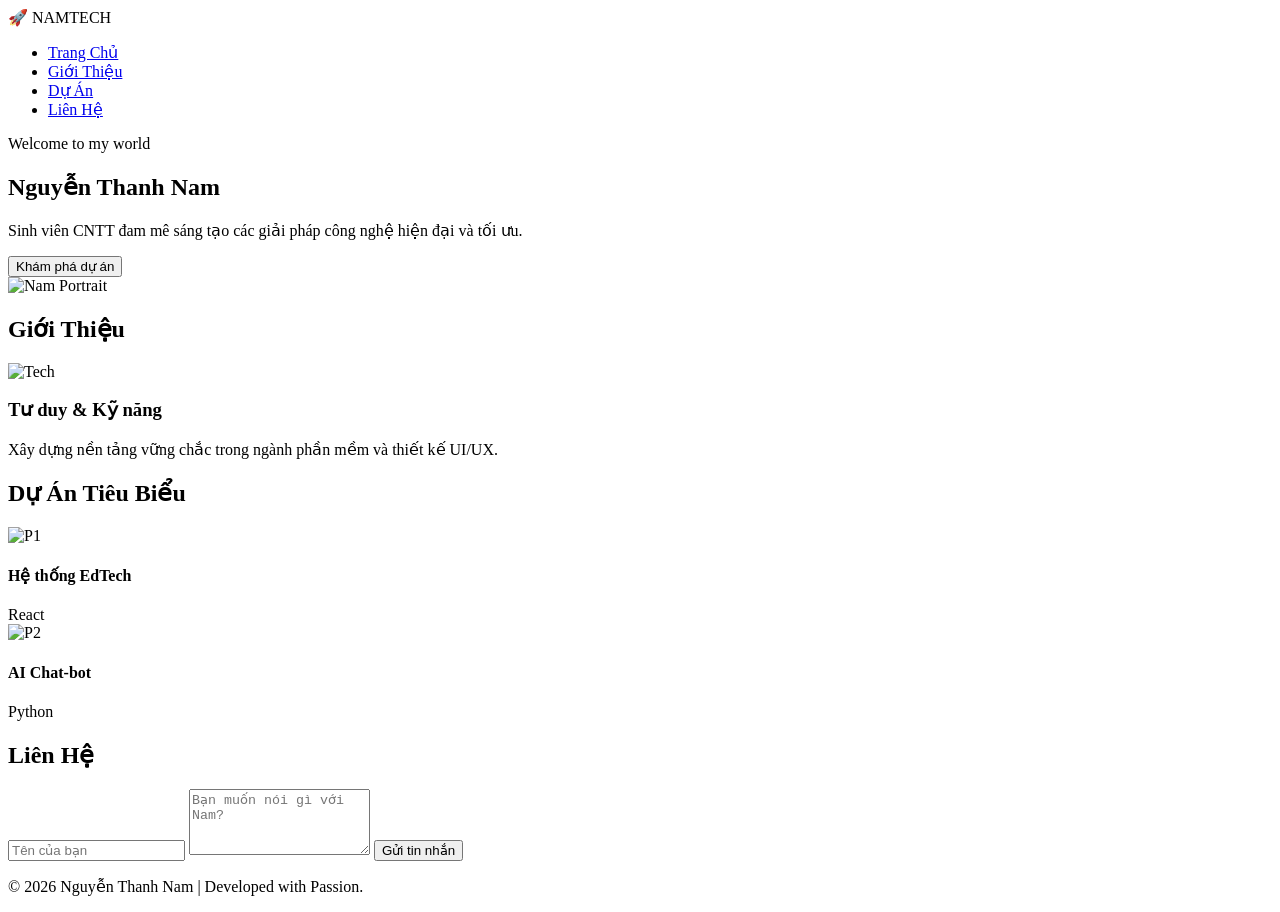
==== commit fbe837c3: "Add files via upload" ====
--- a/index.html
+++ b/index.html
@@ -1,108 +1,154 @@
-<!DOCTYPE html>
+<!doctype html>
 <html lang="vi">
-<head>
-    <meta charset="UTF-8">
-    <meta name="viewport" content="width=device-width, initial-scale=1.0">
+  <head>
+    <meta charset="UTF-8" />
+    <meta name="viewport" content="width=device-width, initial-scale=1.0" />
     <title>NGUYỄN THANH NAM | PORTFOLIO 2026</title>
-    <link href="https://fonts.googleapis.com/css2?family=Plus+Jakarta+Sans:wght@400;600;800&display=swap" rel="stylesheet">
-    <link rel="stylesheet" href="https://cdnjs.cloudflare.com/ajax/libs/font-awesome/6.4.0/css/all.min.css">
-    
-    <link rel="stylesheet" href="CSS/style.css">
-</head>
-<body>
+    <link
+      href="https://fonts.googleapis.com/css2?family=Plus+Jakarta+Sans:wght@400;600;800&display=swap"
+      rel="stylesheet"
+    />
+    <link
+      rel="stylesheet"
+      href="https://cdnjs.cloudflare.com/ajax/libs/font-awesome/6.4.0/css/all.min.css"
+    />
 
+    <link rel="stylesheet" href="style.css" />
+  </head>
+  <body>
     <header>
-        <nav class="container">
-            <div class="logo" onclick="showPage('home')" style="cursor:pointer">🚀 NAM<span>TECH</span></div>
-            <ul class="nav-links">
-                <li><a href="javascript:void(0)" onclick="showPage('home')">Trang Chủ</a></li>
-                <li><a href="javascript:void(0)" onclick="showPage('about')">Giới Thiệu</a></li>
-                <li><a href="javascript:void(0)" onclick="showPage('projects')">Dự Án</a></li>
-                <li><a href="javascript:void(0)" onclick="showPage('contact')">Liên Hệ</a></li>
-            </ul>
-        </nav>
+      <nav class="container">
+        <div class="logo" onclick="showPage('home')" style="cursor: pointer">
+          🚀 NAM<span>TECH</span>
+        </div>
+        <ul class="nav-links">
+          <li>
+            <a href="javascript:void(0)" onclick="showPage('home')"
+              >Trang Chủ</a
+            >
+          </li>
+          <li>
+            <a href="javascript:void(0)" onclick="showPage('about')"
+              >Giới Thiệu</a
+            >
+          </li>
+          <li>
+            <a href="javascript:void(0)" onclick="showPage('projects')"
+              >Dự Án</a
+            >
+          </li>
+          <li>
+            <a href="javascript:void(0)" onclick="showPage('contact')"
+              >Liên Hệ</a
+            >
+          </li>
+        </ul>
+      </nav>
     </header>
 
     <main>
-        <section id="home" class="section-full active-page">
-            <div class="container hero-flex">
-                <div class="hero-text">
-                    <span class="badge">Welcome to my world</span>
-                    <h1>Nguyễn Thanh Nam</h1>
-                    <p>Sinh viên CNTT đam mê sáng tạo các giải pháp công nghệ hiện đại.</p>
-                    <button class="btn-main" onclick="showPage('projects')">Khám phá dự án</button>
-                </div>
-                <div class="hero-img">
-                    <img src="https://images.unsplash.com/photo-1539571696357-5a69c17a67c6?auto=format&fit=crop&q=80&w=600" alt="Nam Portrait">
-                </div>
+      <section id="home" class="section-full active-page">
+        <div class="container hero-flex">
+          <div class="hero-text">
+            <span class="badge">Welcome to my world</span>
+            <h1>Nguyễn Thanh Nam</h1>
+            <p>
+              Sinh viên CNTT đam mê sáng tạo các giải pháp công nghệ hiện đại và
+              tối ưu.
+            </p>
+            <button class="btn-main" onclick="showPage('projects')">
+              Khám phá dự án
+            </button>
+          </div>
+          <div class="hero-img">
+            <img
+              src="https://images.unsplash.com/photo-1539571696357-5a69c17a67c6?auto=format&fit=crop&q=80&w=600"
+              alt="Nam Portrait"
+            />
+          </div>
+        </div>
+      </section>
+
+      <section id="about" class="section-full bg-dark">
+        <div class="container">
+          <h2 class="title white">Giới Thiệu</h2>
+          <div class="about-content">
+            <div class="about-card-main">
+              <img
+                src="https://images.unsplash.com/photo-1517694712202-14dd9538aa97?auto=format&fit=crop&q=80&w=800"
+                alt="Tech"
+              />
+              <div class="overlay-text">
+                <h3>Tư duy & Kỹ năng</h3>
+                <p>
+                  Xây dựng nền tảng vững chắc trong ngành phần mềm và thiết kế
+                  UI/UX.
+                </p>
+              </div>
             </div>
-        </section>
+          </div>
+        </div>
+      </section>
 
-        <section id="about" class="section-full bg-dark">
-            <div class="container">
-                <h2 class="title white">Giới Thiệu</h2>
-                <div class="about-content">
-                    <div class="about-card-main">
-                        <img src="https://images.unsplash.com/photo-1517694712202-14dd9538aa97?auto=format&fit=crop&q=80&w=800" alt="Tech">
-                        <div class="overlay-text">
-                            <h3>Tư duy công nghệ 2026</h3>
-                            <p>Tập trung tối ưu hóa hiệu suất và trải nghiệm người dùng trên nền tảng Web.</p>
-                        </div>
-                    </div>
-                    <div class="skills-grid">
-                        <div class="skill-box"><i class="fas fa-code"></i><h4>Lập trình</h4><p>Python, React, JavaScript</p></div>
-                        <div class="skill-box"><i class="fas fa-layer-group"></i><h4>UI/UX</h4><p>Thiết kế tối giản, hiện đại</p></div>
-                    </div>
-                </div>
+      <section id="projects" class="section-full">
+        <div class="container">
+          <h2 class="title">Dự Án Tiêu Biểu</h2>
+          <div class="project-grid">
+            <div class="project-card">
+              <img
+                src="https://images.unsplash.com/photo-1460925895917-afdab827c52f?auto=format&fit=crop&q=80&w=500"
+                alt="P1"
+              />
+              <div class="p-content">
+                <h4>Hệ thống EdTech</h4>
+                <div class="tags"><span>React</span></div>
+              </div>
             </div>
-        </section>
+            <div class="project-card">
+              <img
+                src="https://images.unsplash.com/photo-1550751827-4bd374c3f58b?auto=format&fit=crop&q=80&w=500"
+                alt="P2"
+              />
+              <div class="p-content">
+                <h4>AI Chat-bot</h4>
+                <div class="tags"><span>Python</span></div>
+              </div>
+            </div>
+          </div>
+        </div>
+      </section>
 
-        <section id="projects" class="section-full">
-            <div class="container">
-                <h2 class="title">Dự Án Tiêu Biểu</h2>
-                <div class="project-grid">
-                    <div class="project-card">
-                        <img src="https://images.unsplash.com/photo-1460925895917-afdab827c52f?auto=format&fit=crop&q=80&w=500" alt="P1">
-                        <div class="p-content"><h4>Hệ thống EdTech</h4><div class="tags"><span>React</span></div></div>
-                    </div>
-                    <div class="project-card">
-                        <img src="https://images.unsplash.com/photo-1522202176988-66273c2fd55f?auto=format&fit=crop&q=80&w=500" alt="P2">
-                        <div class="p-content"><h4>Web Du Lịch</h4><div class="tags"><span>NextJS</span></div></div>
-                    </div>
-                    <div class="project-card">
-                        <img src="https://images.unsplash.com/photo-1550751827-4bd374c3f58b?auto=format&fit=crop&q=80&w=500" alt="P3">
-                        <div class="p-content"><h4>AI Chat-bot</h4><div class="tags"><span>Python</span></div></div>
-                    </div>
-                </div>
-            </div>
-        </section>
-
-        <section id="contact" class="section-full contact-bg">
-            <div class="container">
-                <h2 class="title white">Liên Hệ</h2>
-                <div class="contact-flex">
-                    <form class="contact-form-box">
-                        <input type="text" placeholder="Tên của bạn">
-                        <input type="email" placeholder="Email liên hệ">
-                        <textarea rows="4" placeholder="Lời nhắn..."></textarea>
-                        <button type="submit" class="btn-main">Gửi thông điệp</button>
-                    </form>
-                </div>
-            </div>
-        </section>
+      <section id="contact" class="section-full contact-bg">
+        <div class="container">
+          <h2 class="title white">Liên Hệ</h2>
+          <div class="contact-flex">
+            <form class="contact-form-box">
+              <input type="text" placeholder="Tên của bạn" />
+              <textarea
+                rows="4"
+                placeholder="Bạn muốn nói gì với Nam?"
+              ></textarea>
+              <button type="submit" class="btn-main">Gửi tin nhắn</button>
+            </form>
+          </div>
+        </div>
+      </section>
     </main>
 
     <script>
-        function showPage(pageId) {
-            const sections = document.querySelectorAll('.section-full');
-            sections.forEach(sec => sec.classList.remove('active-page'));
-            document.getElementById(pageId).classList.add('active-page');
-            window.scrollTo(0, 0);
-        }
+      function showPage(pageId) {
+        const sections = document.querySelectorAll(".section-full");
+        sections.forEach((sec) => sec.classList.remove("active-page"));
+
+        const target = document.getElementById(pageId);
+        target.classList.add("active-page");
+
+        window.scrollTo(0, 0);
+      }
     </script>
 
     <footer>
-        <p>© 2026 Nguyễn Thanh Nam | Developed with Passion.</p>
+      <p>© 2026 Nguyễn Thanh Nam | Developed with Passion.</p>
     </footer>
-</body>
+  </body>
 </html>
